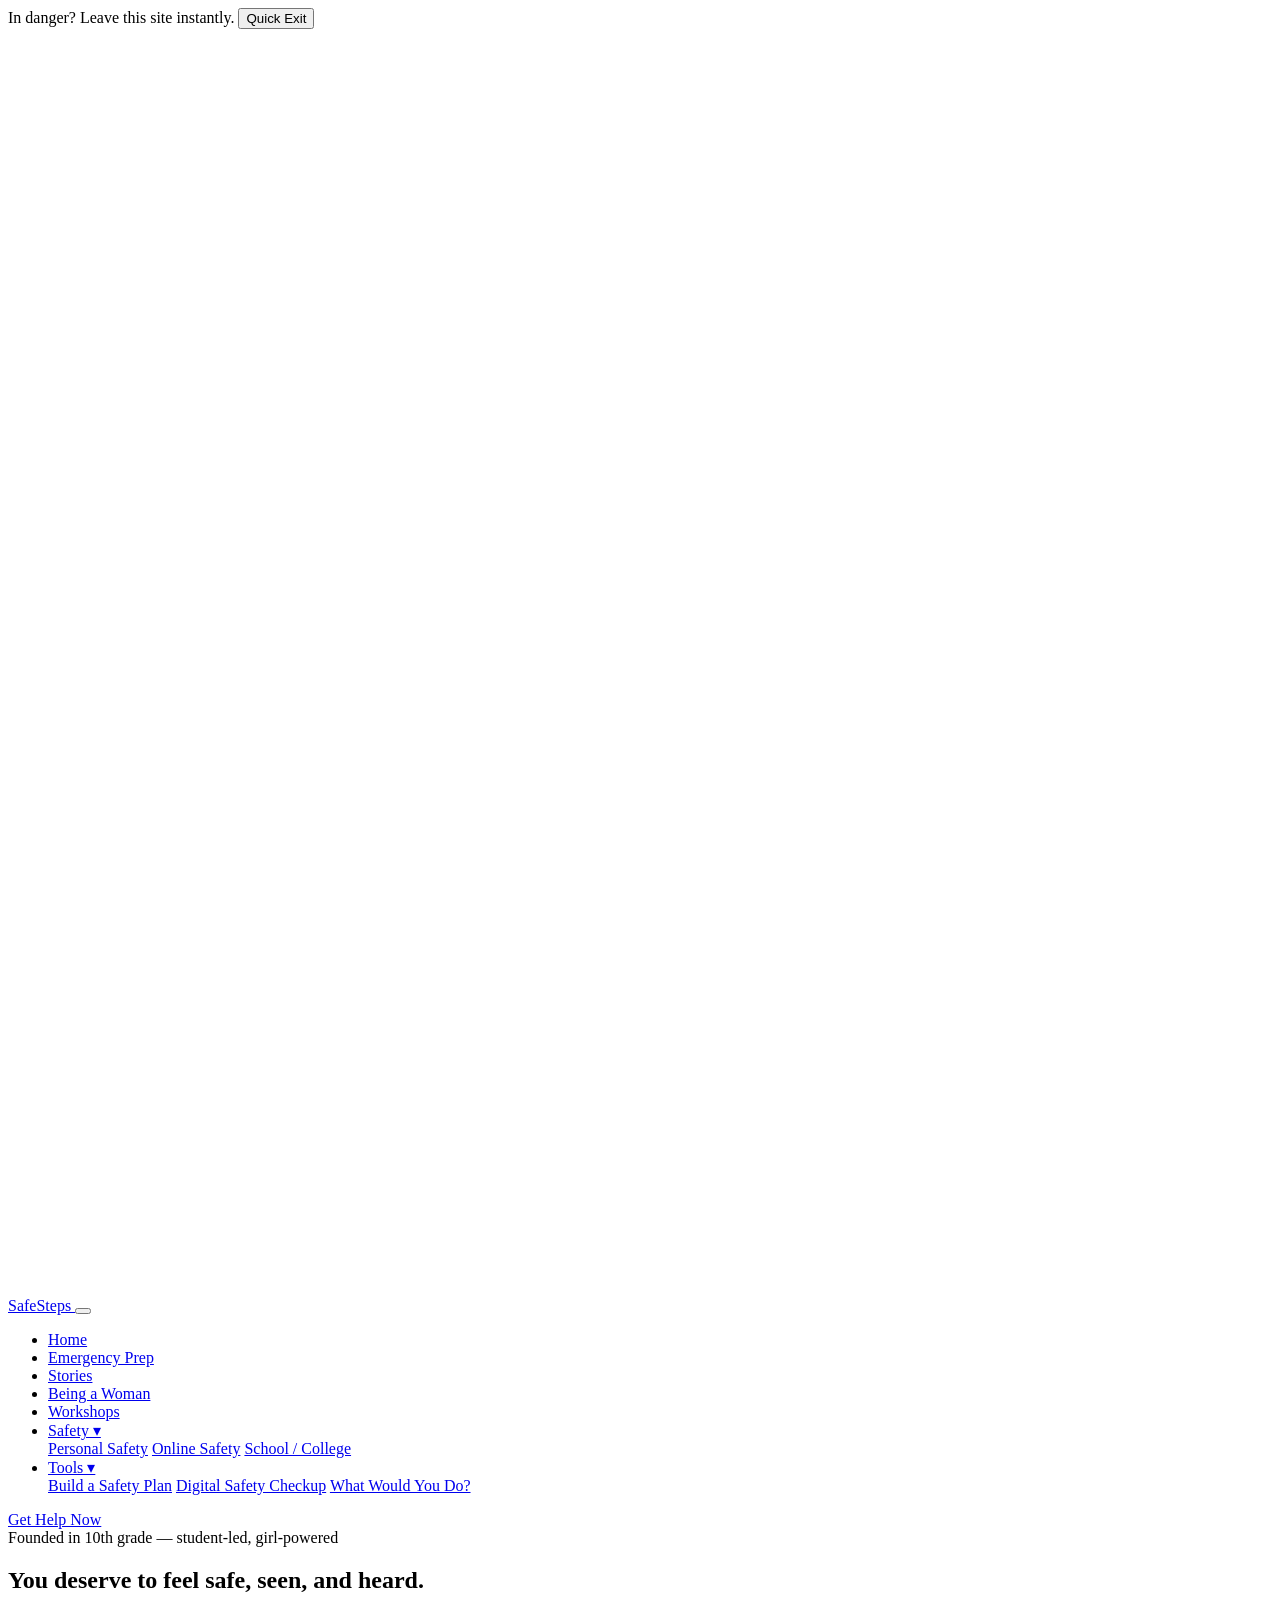
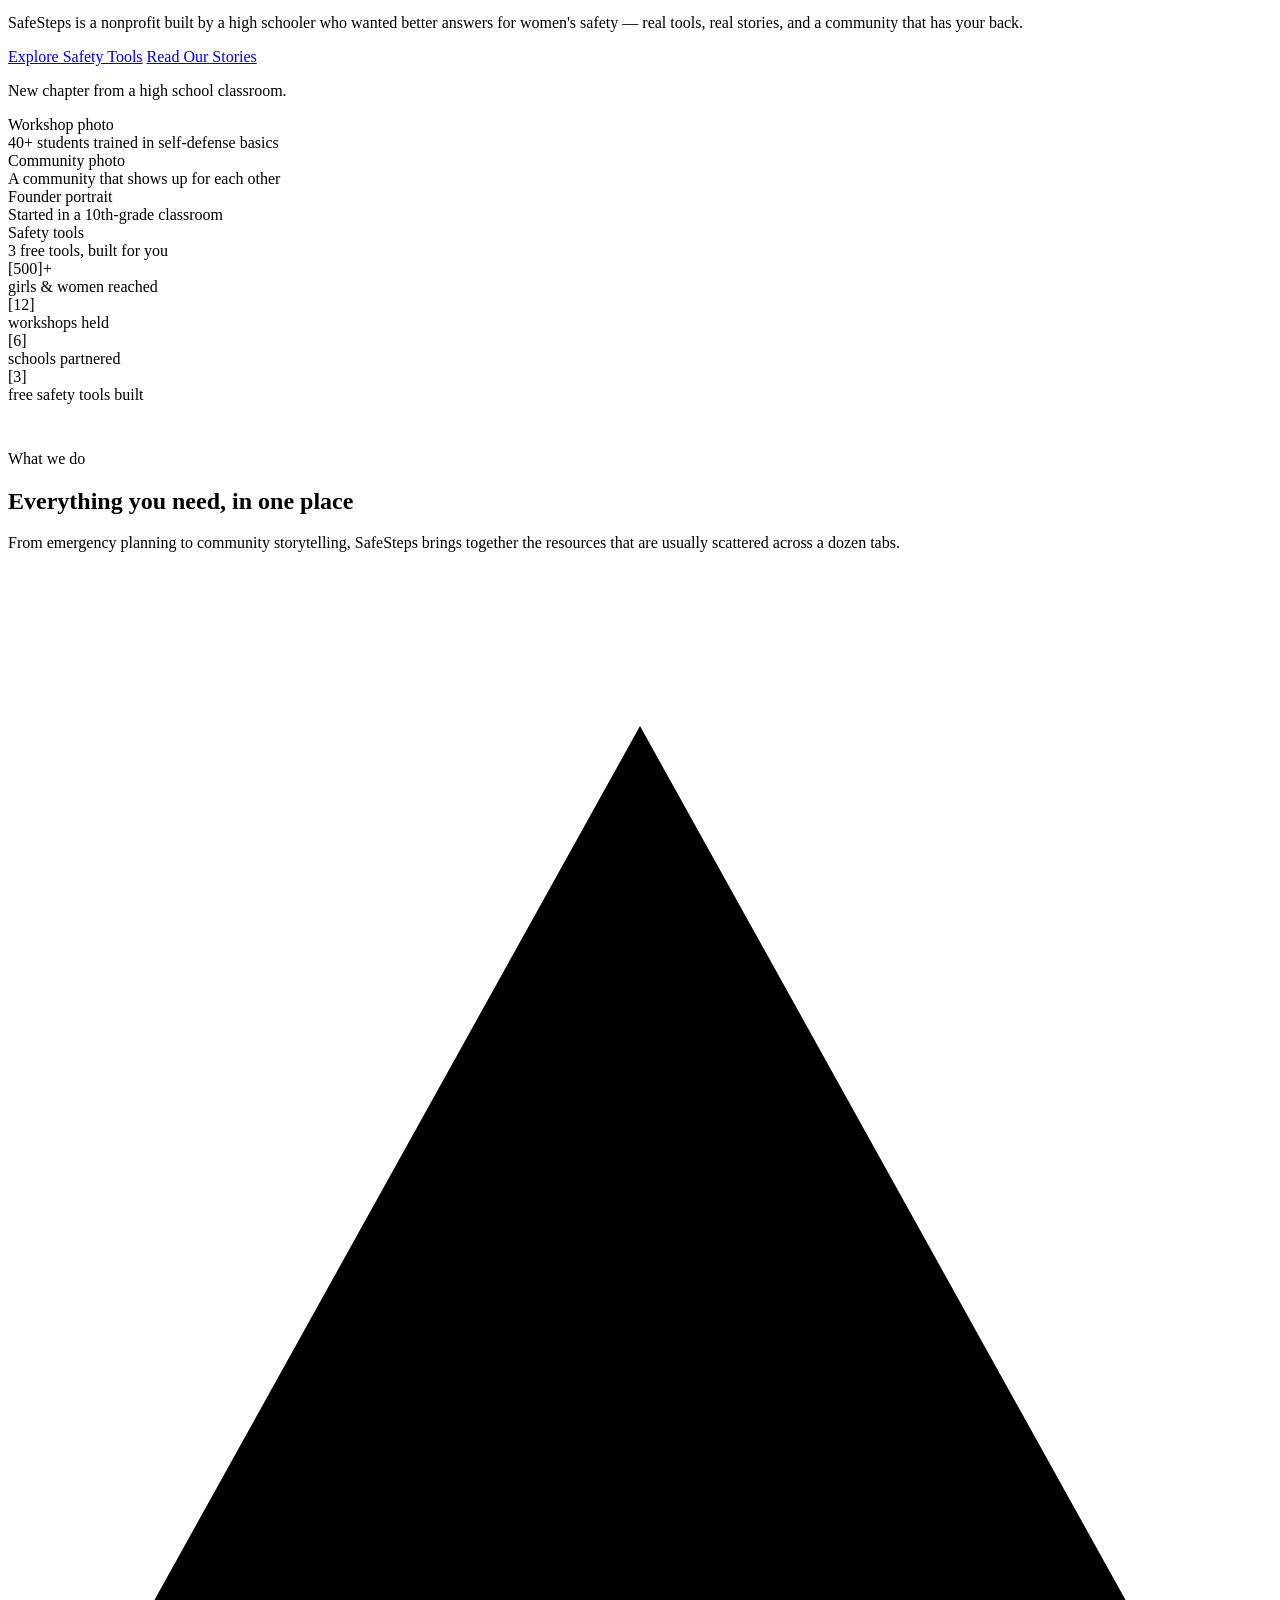
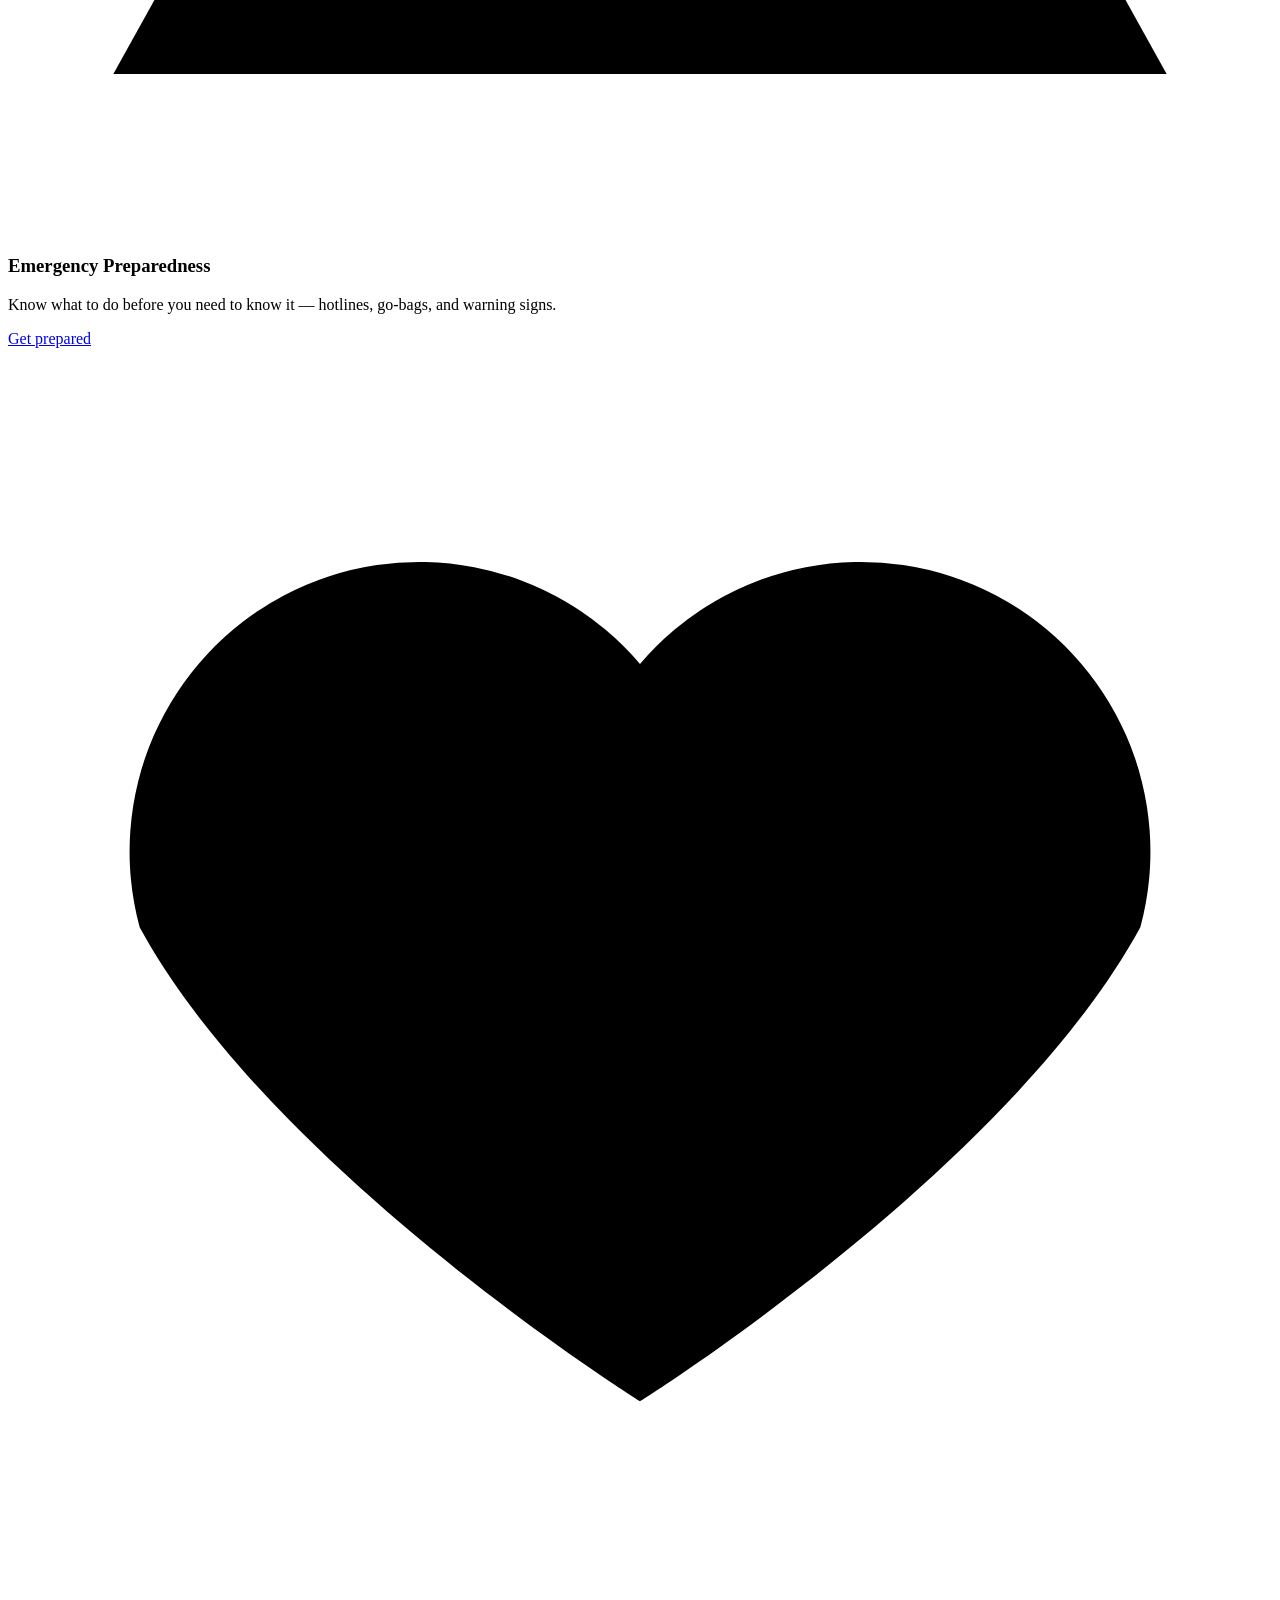
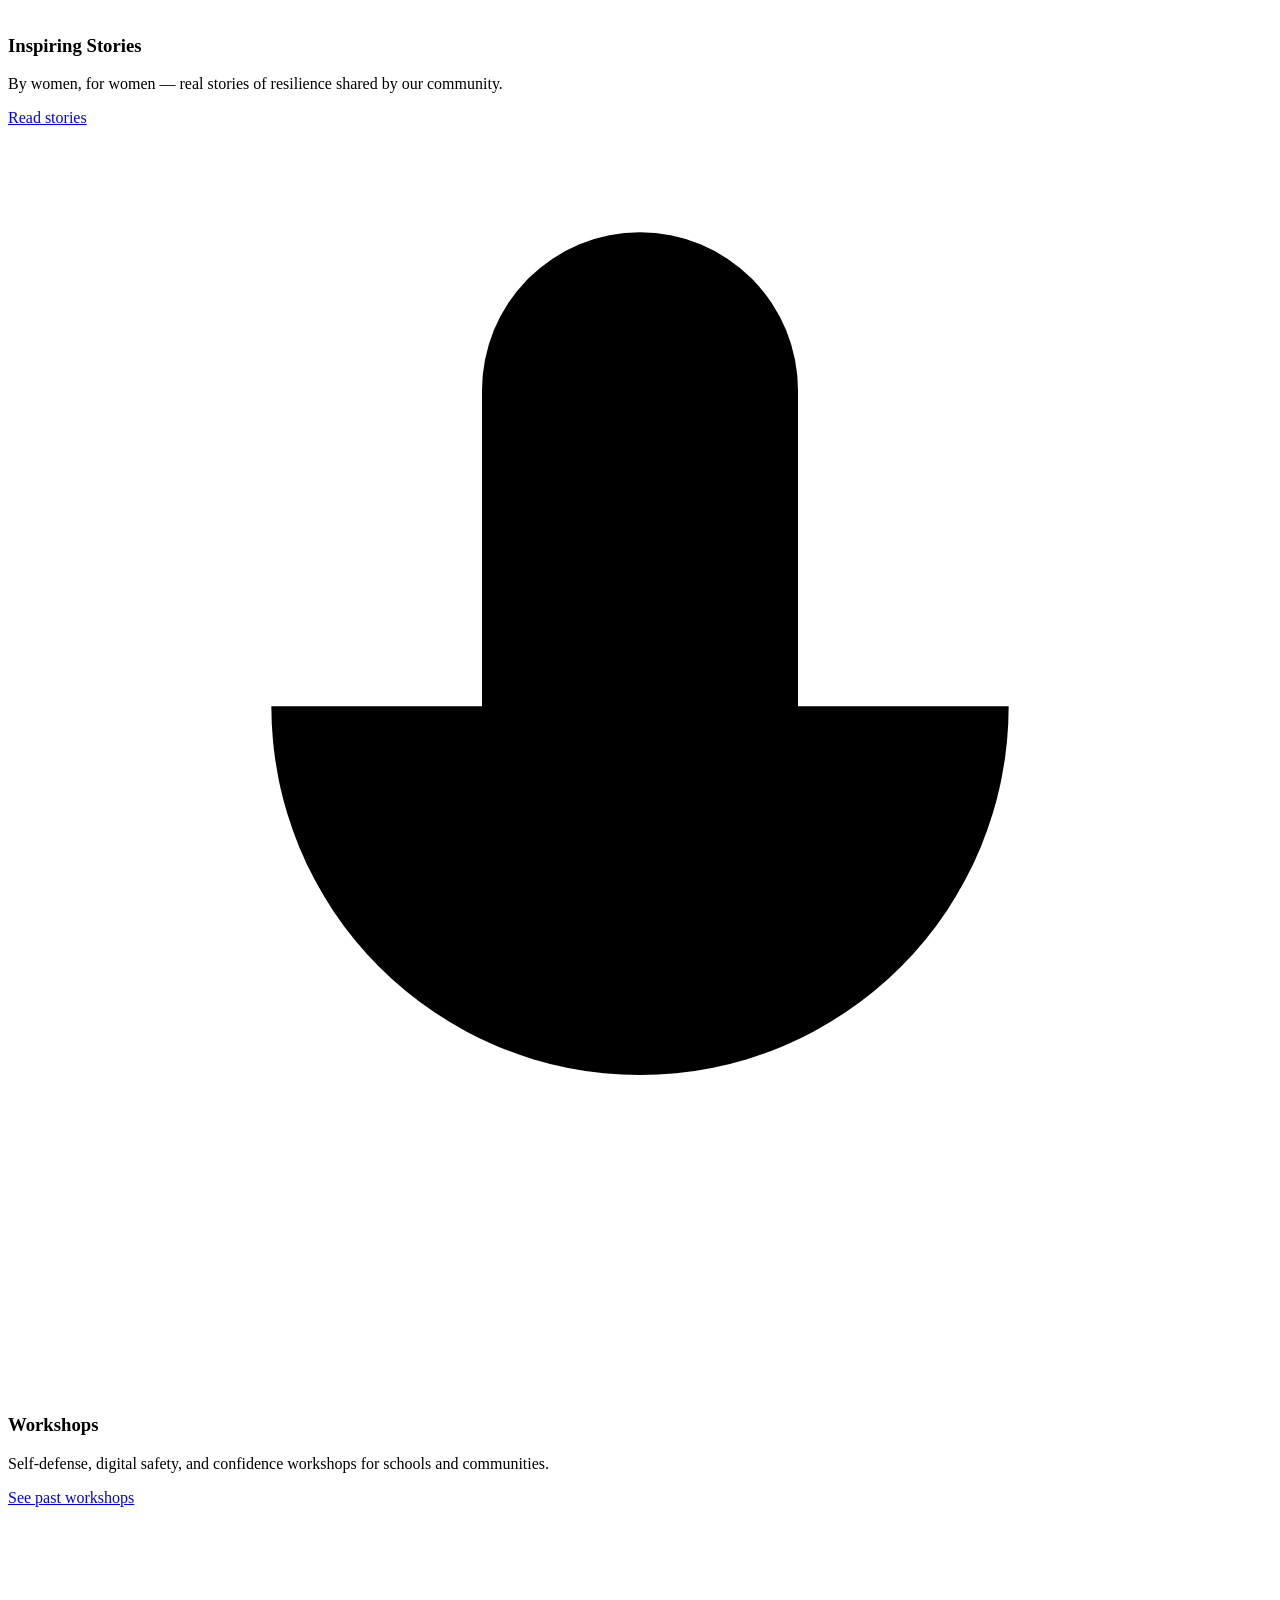
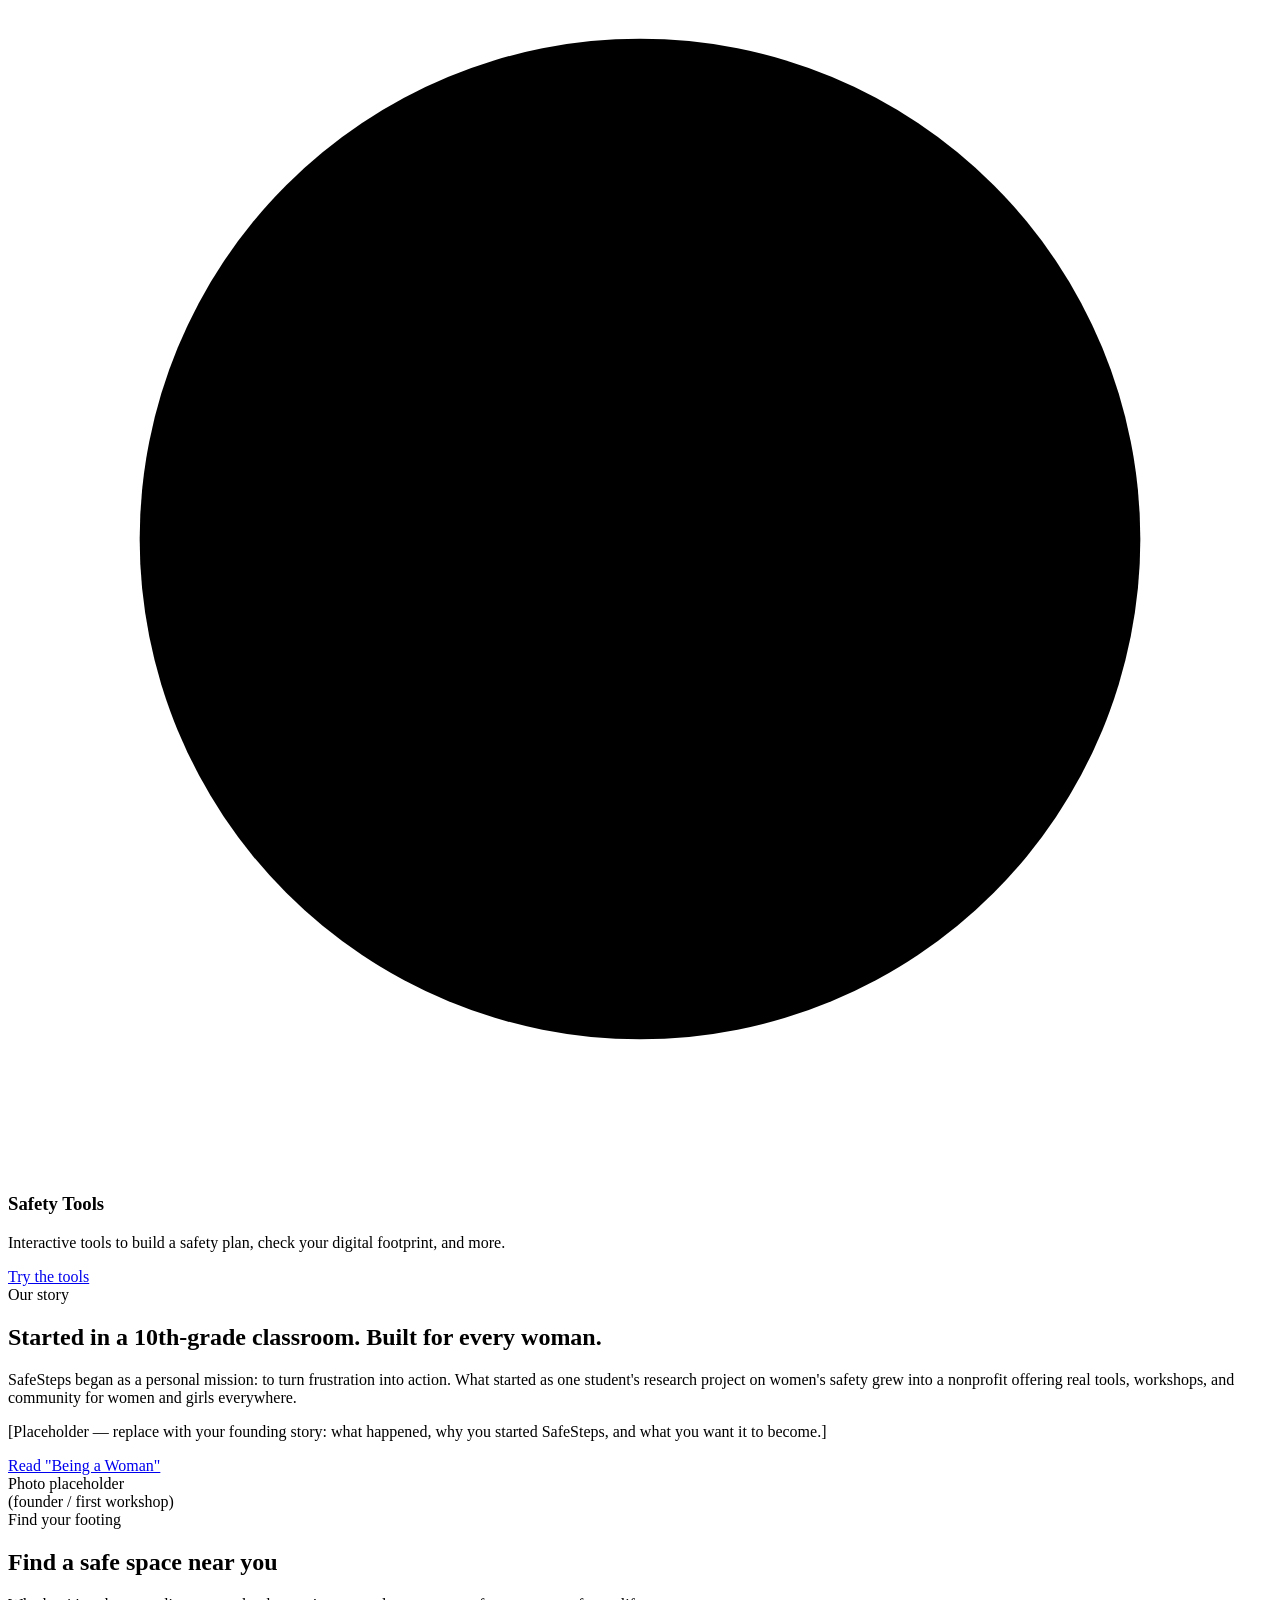
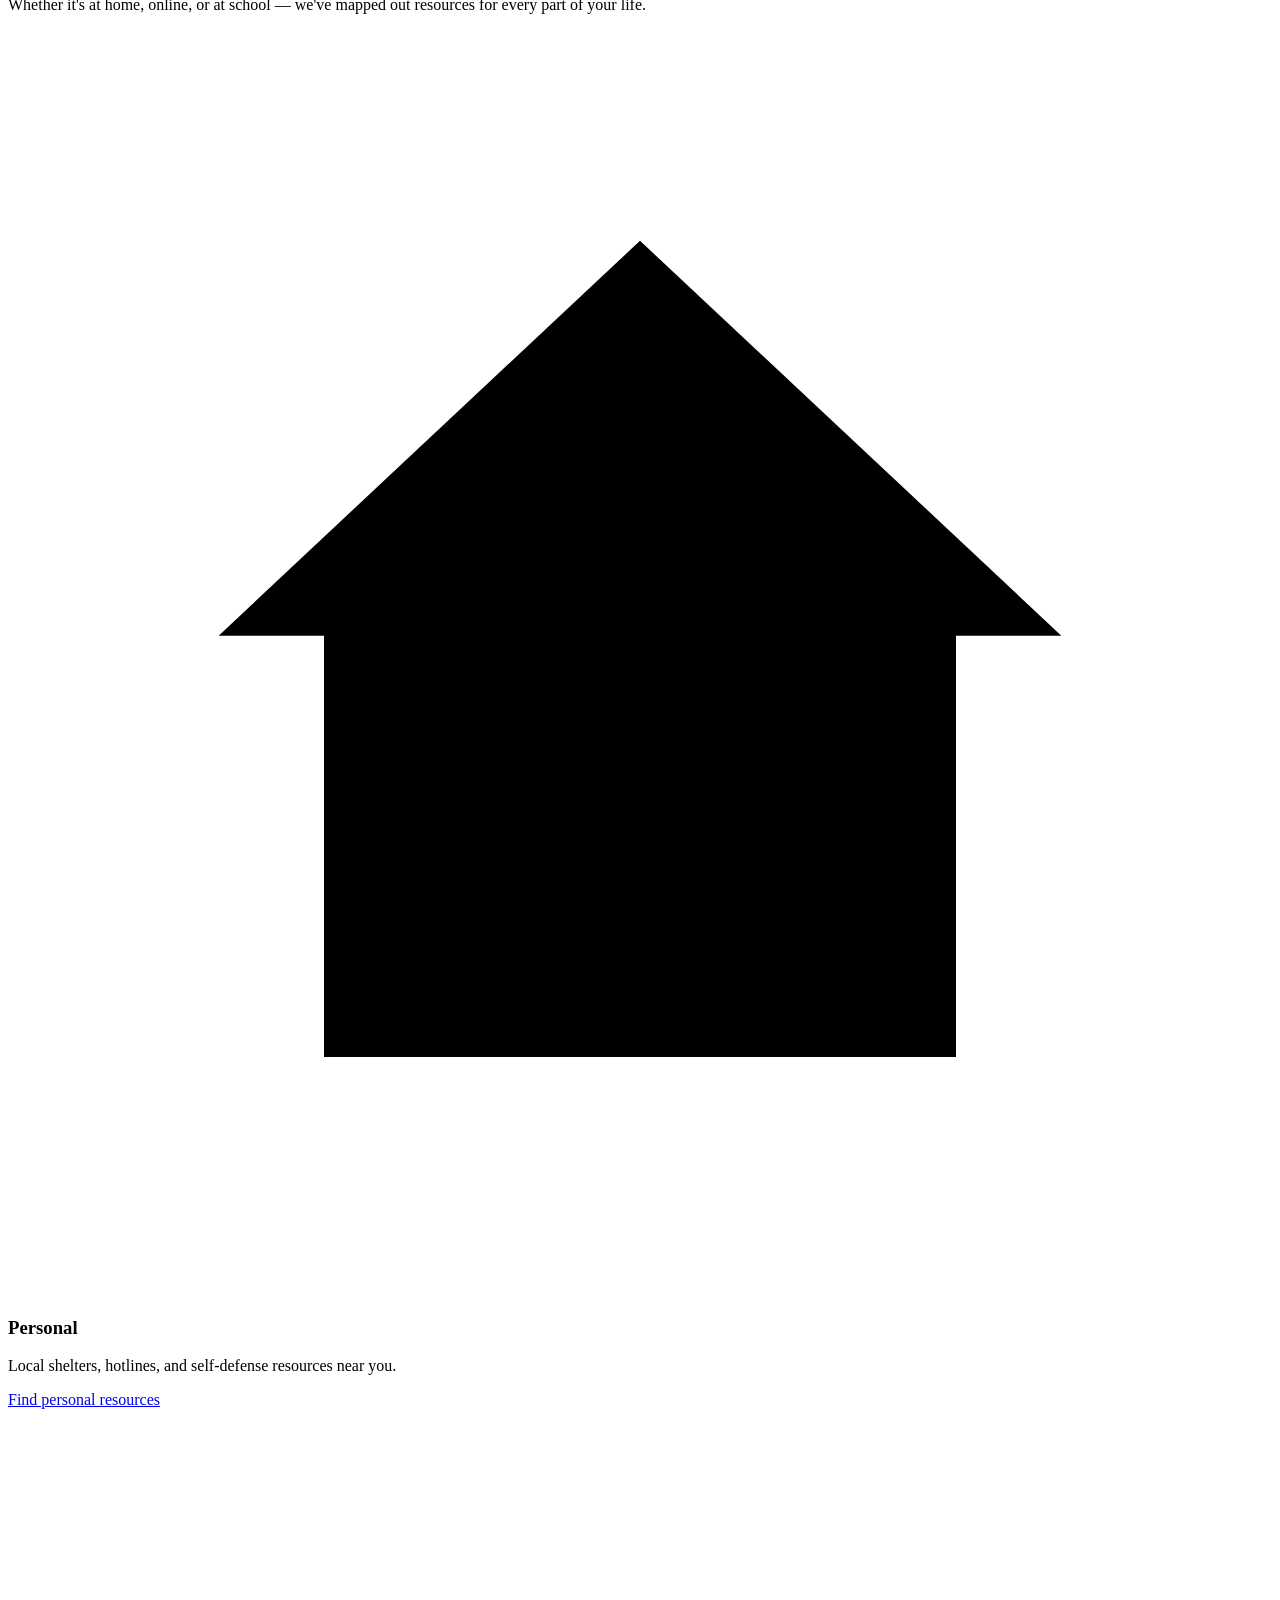
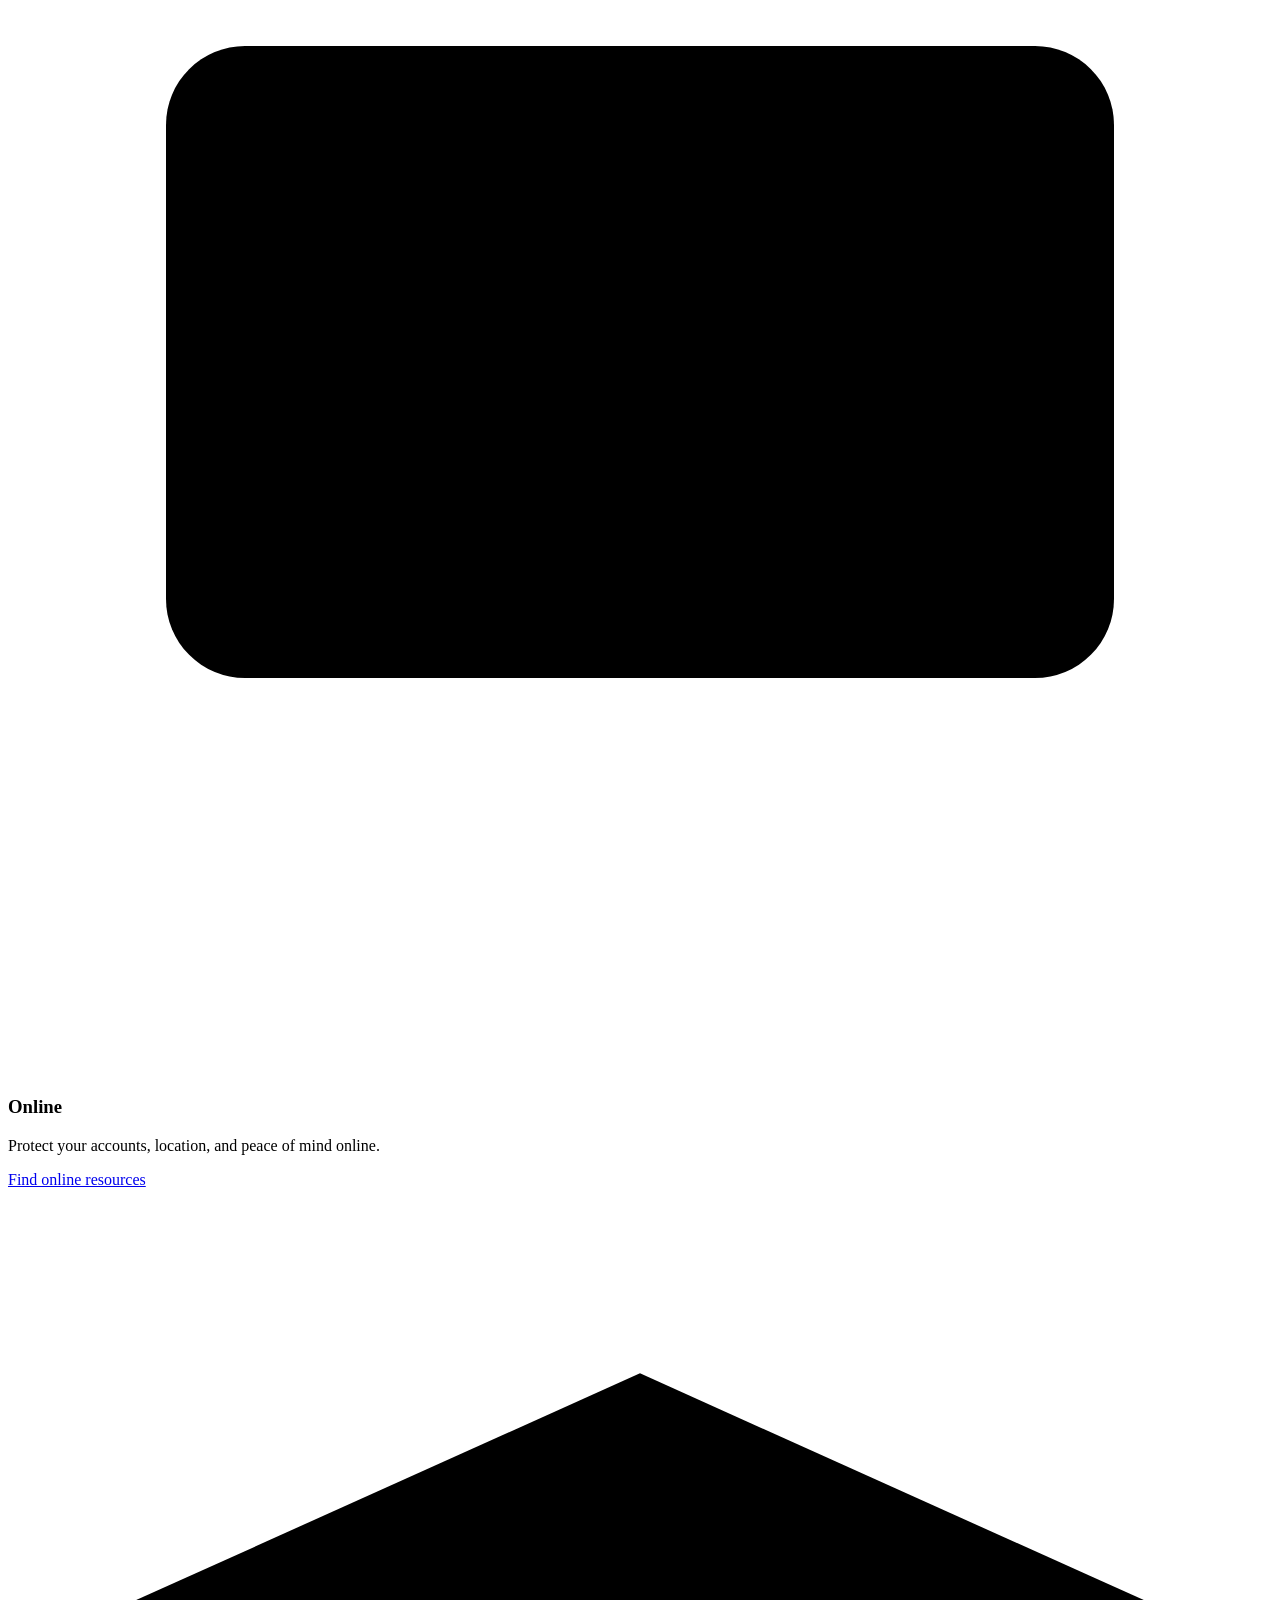
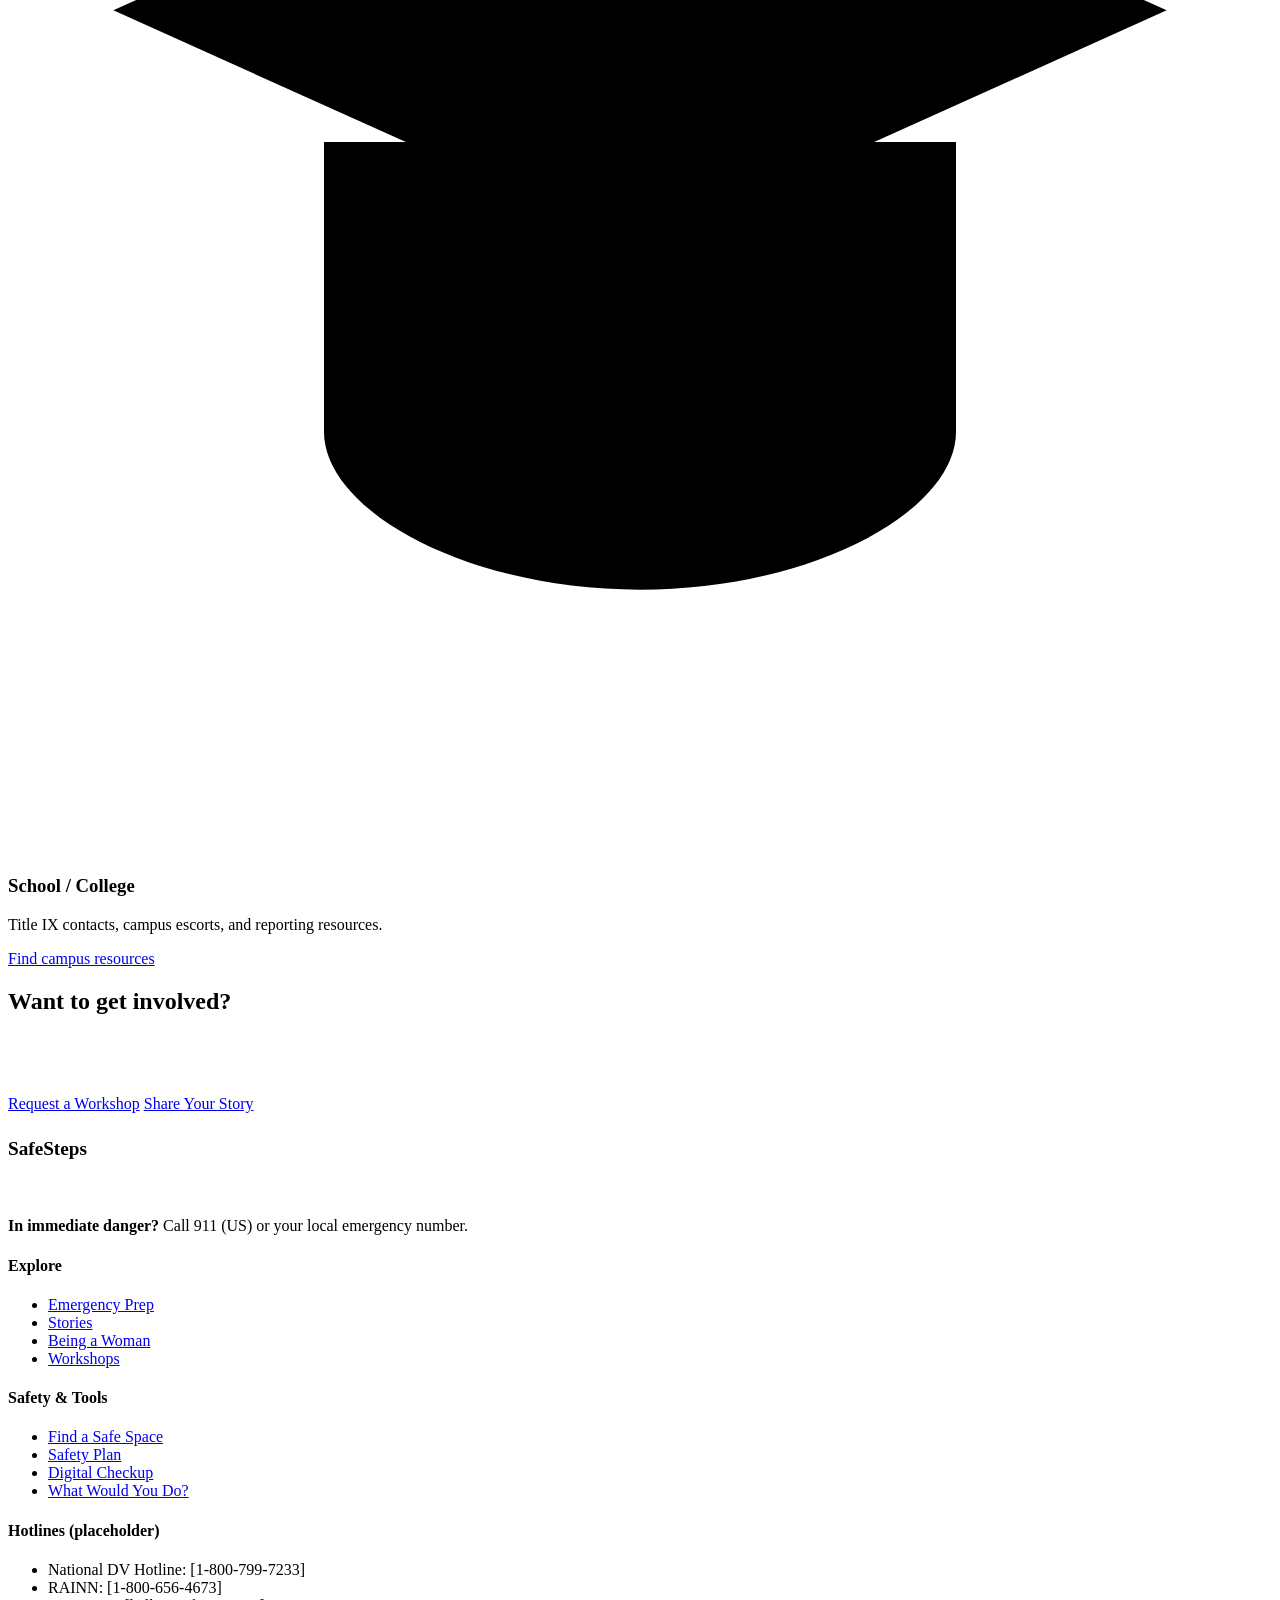
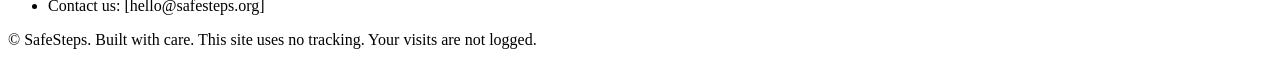
==== index.html @ bfb53c9b "Update index.html" ====
<!DOCTYPE html>
<html lang="en">
<head>
<meta charset="UTF-8" />
<meta name="viewport" content="width=device-width, initial-scale=1.0" />
<title>SafeSteps — Safety, Solidarity, and Support for Women</title>
<meta name="description" content="SafeSteps is a student-founded nonprofit building safety resources, community, and tools for women and girls." />
<link rel="preconnect" href="https://fonts.googleapis.com">
<link href="https://fonts.googleapis.com/css2?family=Bricolage+Grotesque:wght@500;600;700;800&family=Manrope:wght@400;500;600;700;800&display=swap" rel="stylesheet">
<link rel="stylesheet" href="assets/css/style.css" />
</head>
<body>

<div class="quick-exit-bar">
  In danger? Leave this site instantly. <button id="quickExitBtn" class="js-quick-exit" type="button">Quick Exit</button>
</div>

<header class="site-header">
  <nav class="nav-wrap">
    <a href="index.html" class="brand">
      <span class="brand-mark">
        <svg viewBox="0 0 24 24" fill="none" xmlns="http://www.w3.org/2000/svg"><path d="M12 2L4 5.5V11c0 5.2 3.4 9.8 8 11 4.6-1.2 8-5.8 8-11V5.5L12 2z" fill="white" opacity="0.95"/></svg>
      </span>
      SafeSteps
    </a>
    <button class="nav-toggle" aria-label="Toggle menu"><span></span><span></span><span></span></button>
    <ul class="nav-links">
      <li><a href="index.html" class="nav-link">Home</a></li>
      <li><a href="emergency-preparedness.html" class="nav-link">Emergency Prep</a></li>
      <li><a href="stories.html" class="nav-link">Stories</a></li>
      <li><a href="blog.html" class="nav-link">Being a Woman</a></li>
      <li><a href="workshops.html" class="nav-link">Workshops</a></li>
      <li class="has-dropdown">
        <a href="safety.html" class="nav-link">Safety ▾</a>
        <div class="dropdown">
          <a href="safety.html#personal">Personal Safety</a>
          <a href="safety.html#online">Online Safety</a>
          <a href="safety.html#school">School / College</a>
        </div>
      </li>
      <li class="has-dropdown">
        <a href="tools.html" class="nav-link">Tools ▾</a>
        <div class="dropdown">
          <a href="tools/safety-plan.html">Build a Safety Plan</a>
          <a href="tools/digital-safety-checkup.html">Digital Safety Checkup</a>
          <a href="tools/what-would-you-do.html">What Would You Do?</a>
        </div>
      </li>
    </ul>
    <div class="nav-cta">
      <a href="tools/safety-plan.html" class="btn btn-primary btn-sm">Get Help Now</a>
    </div>
  </nav>
</header>

<section class="hero-split">
  <div class="hero-copy">
    <span class="hero-eyebrow">Founded in 10th grade — student-led, girl-powered</span>
    <h1>You deserve to feel safe, seen, and heard.</h1>
    <p class="lead">SafeSteps is a nonprofit built by a high schooler who wanted better answers for women's safety — real tools, real stories, and a community that has your back.</p>
    <div class="hero-actions">
      <a href="tools.html" class="btn btn-primary">Explore Safety Tools</a>
      <a href="stories.html" class="btn btn-secondary">Read Our Stories</a>
    </div>
    <p class="hero-caption">New chapter from a high school classroom.</p>
  </div>
  <div class="hero-collage">
    <div class="cell cell-1" tabindex="0"><div class="cell-inner">
      <div class="cell-face front">Workshop photo</div>
      <div class="cell-face back">40+ students trained in self-defense basics</div>
    </div></div>
    <div class="cell cell-2" tabindex="0"><div class="cell-inner">
      <div class="cell-face front">Community photo</div>
      <div class="cell-face back">A community that shows up for each other</div>
    </div></div>
    <div class="cell cell-3" tabindex="0"><div class="cell-inner">
      <div class="cell-face front">Founder portrait</div>
      <div class="cell-face back">Started in a 10th-grade classroom</div>
    </div></div>
    <div class="cell cell-4" tabindex="0"><div class="cell-inner">
      <div class="cell-face front">Safety tools</div>
      <div class="cell-face back">3 free tools, built for you</div>
    </div></div>
  </div>
</section>

<section class="section-plum">
  <div class="container">
    <div class="stats-row">
      <div><div class="stat-num">[500]+</div><div class="stat-label">girls &amp; women reached</div></div>
      <div><div class="stat-num">[12]</div><div class="stat-label">workshops held</div></div>
      <div><div class="stat-num">[6]</div><div class="stat-label">schools partnered</div></div>
      <div><div class="stat-num">[3]</div><div class="stat-label">free safety tools built</div></div>
    </div>
    <p class="text-center" style="margin-top:18px; font-size:0.8rem; color:rgba(255,255,255,0.55);">Placeholder stats — swap in your real numbers.</p>
  </div>
</section>

<section>
  <div class="container">
    <div class="section-head">
      <span class="kicker">What we do</span>
      <h2>Everything you need, in one place</h2>
      <p>From emergency planning to community storytelling, SafeSteps brings together the resources that are usually scattered across a dozen tabs.</p>
    </div>
    <div class="grid grid-4">
      <div class="card">
        <div class="card-icon"><svg class="icon" viewBox="0 0 24 24"><path d="M12 3l10 18H2L12 3z"/><line x1="12" y1="9" x2="12" y2="14"/><line x1="12" y1="17" x2="12.01" y2="17"/></svg></div>
        <h3>Emergency Preparedness</h3>
        <p>Know what to do before you need to know it — hotlines, go-bags, and warning signs.</p>
        <a href="emergency-preparedness.html" class="card-link">Get prepared</a>
      </div>
      <div class="card">
        <div class="card-icon"><svg class="icon" viewBox="0 0 24 24"><path d="M12 20s-7-4.4-9.5-9A5.5 5.5 0 0112 6a5.5 5.5 0 019.5 5c-2.5 4.6-9.5 9-9.5 9z"/></svg></div>
        <h3>Inspiring Stories</h3>
        <p>By women, for women — real stories of resilience shared by our community.</p>
        <a href="stories.html" class="card-link">Read stories</a>
      </div>
      <div class="card">
        <div class="card-icon"><svg class="icon" viewBox="0 0 24 24"><rect x="9" y="2" width="6" height="12" rx="3"/><path d="M5 11a7 7 0 0014 0"/><line x1="12" y1="18" x2="12" y2="22"/><line x1="8" y1="22" x2="16" y2="22"/></svg></div>
        <h3>Workshops</h3>
        <p>Self-defense, digital safety, and confidence workshops for schools and communities.</p>
        <a href="workshops.html" class="card-link">See past workshops</a>
      </div>
      <div class="card">
        <div class="card-icon"><svg class="icon" viewBox="0 0 24 24"><circle cx="12" cy="12" r="9.5"/><path d="M15 9l-2 6-6 2 2-6z"/></svg></div>
        <h3>Safety Tools</h3>
        <p>Interactive tools to build a safety plan, check your digital footprint, and more.</p>
        <a href="tools.html" class="card-link">Try the tools</a>
      </div>
    </div>
  </div>
</section>

<section class="section-alt">
  <div class="container grid grid-2" style="align-items:center;">
    <div>
      <span class="kicker">Our story</span>
      <h2>Started in a 10th-grade classroom. Built for every woman.</h2>
      <p>SafeSteps began as a personal mission: to turn frustration into action. What started as one student's research project on women's safety grew into a nonprofit offering real tools, workshops, and community for women and girls everywhere.</p>
      <p>[Placeholder — replace with your founding story: what happened, why you started SafeSteps, and what you want it to become.]</p>
      <a href="blog.html" class="btn btn-secondary">Read "Being a Woman"</a>
    </div>
    <div class="ph-image wide">Photo placeholder<br>(founder / first workshop)</div>
  </div>
</section>

<section>
  <div class="container">
    <div class="section-head">
      <span class="kicker">Find your footing</span>
      <h2>Find a safe space near you</h2>
      <p>Whether it's at home, online, or at school — we've mapped out resources for every part of your life.</p>
    </div>
    <div class="grid grid-3">
      <div class="card">
        <div class="card-icon"><svg class="icon" viewBox="0 0 24 24"><path d="M4 11.5L12 4l8 7.5"/><path d="M6 10v9.5h12V10"/></svg></div>
        <h3>Personal</h3>
        <p>Local shelters, hotlines, and self-defense resources near you.</p>
        <a href="safety.html#personal" class="card-link">Find personal resources</a>
      </div>
      <div class="card">
        <div class="card-icon"><svg class="icon" viewBox="0 0 24 24"><rect x="3" y="4.5" width="18" height="12" rx="1.5"/><line x1="8" y1="20" x2="16" y2="20"/><line x1="12" y1="16.5" x2="12" y2="20"/></svg></div>
        <h3>Online</h3>
        <p>Protect your accounts, location, and peace of mind online.</p>
        <a href="safety.html#online" class="card-link">Find online resources</a>
      </div>
      <div class="card">
        <div class="card-icon"><svg class="icon" viewBox="0 0 24 24"><path d="M2 8l10-4.5L22 8l-10 4.5L2 8z"/><path d="M6 10.5V16c0 1.5 2.7 3 6 3s6-1.5 6-3v-5.5"/></svg></div>
        <h3>School / College</h3>
        <p>Title IX contacts, campus escorts, and reporting resources.</p>
        <a href="safety.html#school" class="card-link">Find campus resources</a>
      </div>
    </div>
  </div>
</section>

<section class="section-plum text-center">
  <div class="container">
    <h2>Want to get involved?</h2>
    <p style="max-width:560px; margin:0 auto 24px; color:rgba(255,255,255,0.85);">Host a workshop at your school, share your story, or reach out with questions. SafeSteps is built by and for this community.</p>
    <div class="hero-actions" style="justify-content:center;">
      <a href="workshops.html" class="btn btn-primary">Request a Workshop</a>
      <a href="stories.html" class="btn btn-ghost">Share Your Story</a>
    </div>
  </div>
</section>

<footer class="site-footer">
  <div class="container">
    <div class="footer-grid">
      <div>
        <h4 style="font-family: var(--font-display); font-size:1.2rem;">SafeSteps</h4>
        <p style="color:rgba(255,255,255,0.7); font-size:0.9rem;">A student-founded nonprofit for women's safety, solidarity, and support.</p>
        <div class="hotline-box">
          <strong>In immediate danger?</strong>
          Call 911 (US) or your local emergency number.
        </div>
      </div>
      <div>
        <h4>Explore</h4>
        <ul>
          <li><a href="emergency-preparedness.html">Emergency Prep</a></li>
          <li><a href="stories.html">Stories</a></li>
          <li><a href="blog.html">Being a Woman</a></li>
          <li><a href="workshops.html">Workshops</a></li>
        </ul>
      </div>
      <div>
        <h4>Safety &amp; Tools</h4>
        <ul>
          <li><a href="safety.html">Find a Safe Space</a></li>
          <li><a href="tools/safety-plan.html">Safety Plan</a></li>
          <li><a href="tools/digital-safety-checkup.html">Digital Checkup</a></li>
          <li><a href="tools/what-would-you-do.html">What Would You Do?</a></li>
        </ul>
      </div>
      <div>
        <h4>Hotlines (placeholder)</h4>
        <ul>
          <li>National DV Hotline: [1-800-799-7233]</li>
          <li>RAINN: [1-800-656-4673]</li>
          <li>Contact us: [hello@safesteps.org]</li>
        </ul>
      </div>
    </div>
    <div class="footer-bottom">
      <span>© <span class="js-year"></span> SafeSteps. Built with care.</span>
      <span>This site uses no tracking. Your visits are not logged.</span>
    </div>
  </div>
</footer>

<script src="assets/js/main.js"></script>
</body>
</html>
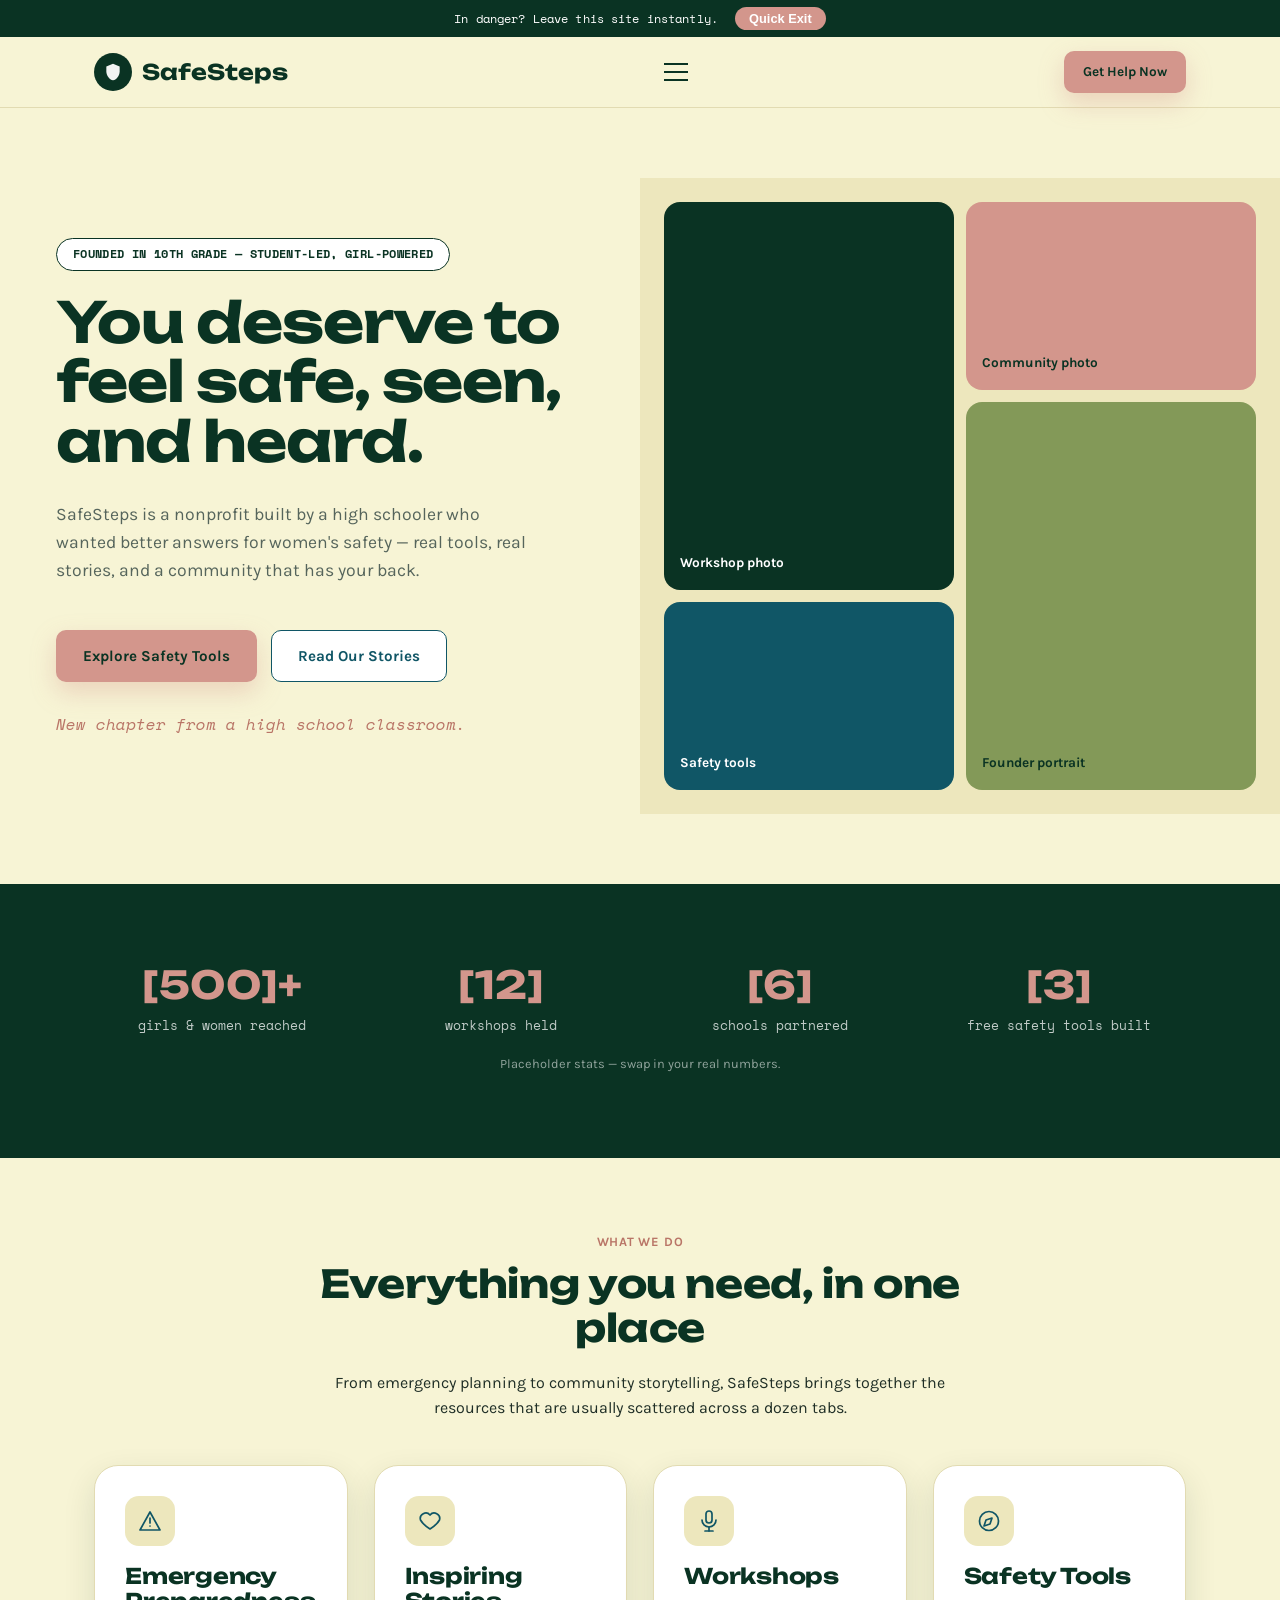
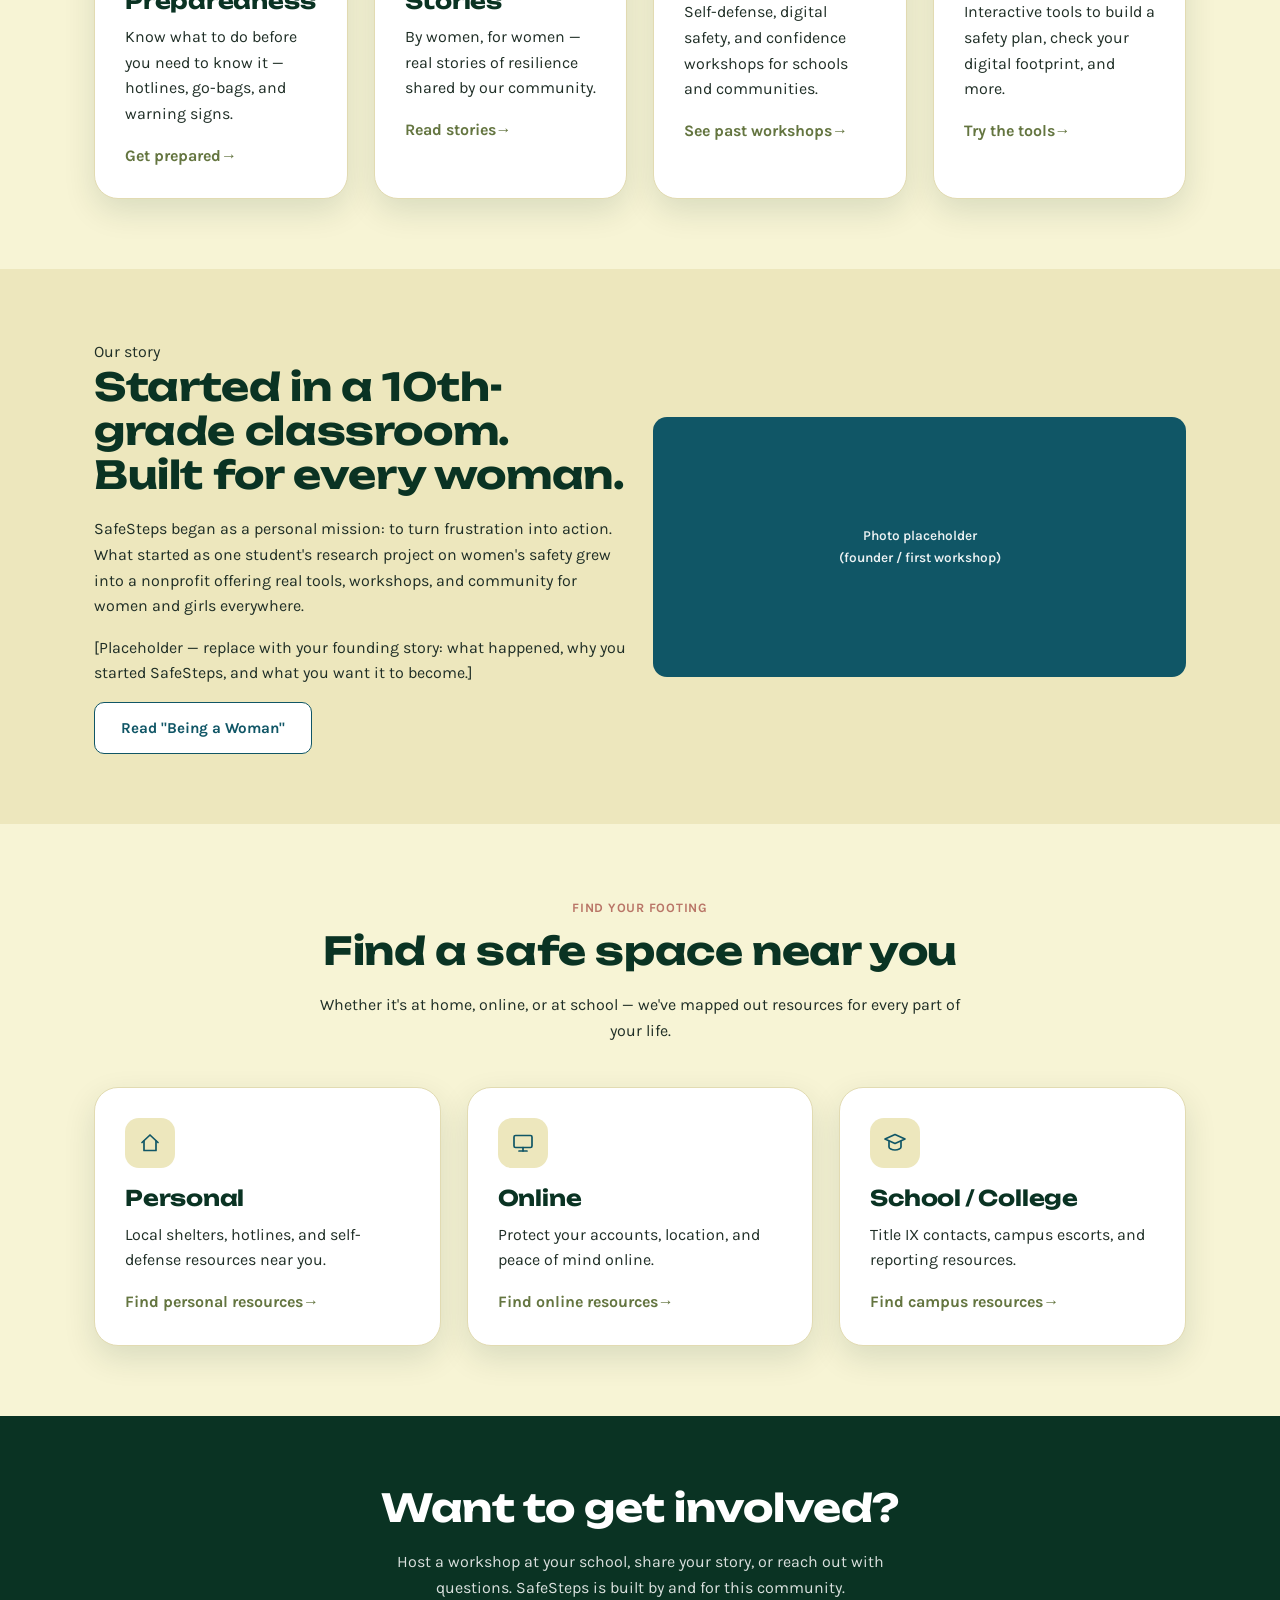
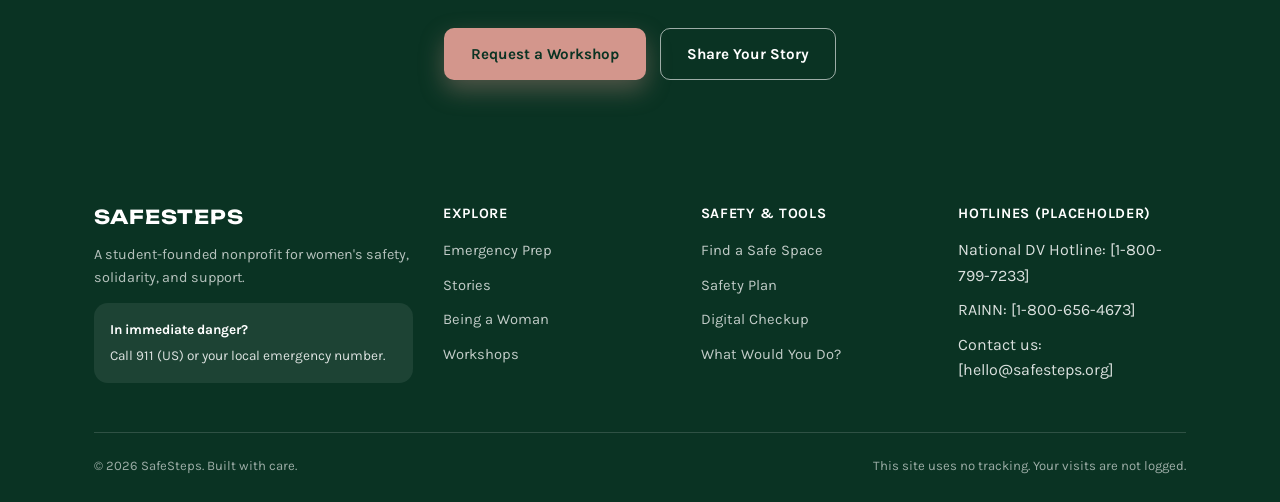
==== commit 79a9f089: "Add files via upload" ====
--- a/index.html
+++ b/index.html
@@ -6,7 +6,7 @@
 <title>SafeSteps — Safety, Solidarity, and Support for Women</title>
 <meta name="description" content="SafeSteps is a student-founded nonprofit building safety resources, community, and tools for women and girls." />
 <link rel="preconnect" href="https://fonts.googleapis.com">
-<link href="https://fonts.googleapis.com/css2?family=Bricolage+Grotesque:wght@500;600;700;800&family=Manrope:wght@400;500;600;700;800&display=swap" rel="stylesheet">
+<link href="https://fonts.googleapis.com/css2?family=Unbounded:wght@500;600;700;800&family=Karla:wght@400;500;600;700;800&family=Space+Mono:ital,wght@0,400;0,700;1,400;1,700&display=swap" rel="stylesheet">
 <link rel="stylesheet" href="assets/css/style.css" />
 </head>
 <body>
--- a/assets/css/style.css
+++ b/assets/css/style.css
@@ -0,0 +1,748 @@
+/* ==========================================================================
+   SafeSteps — shared design system
+   ========================================================================== */
+
+:root {
+  --color-plum: #105666;      /* midnight green — primary brand */
+  --color-plum-dark: #0a3323; /* dark green — deepest accent */
+  --color-plum-light: #1c7186;
+  --color-teal: #839958;      /* moss green — secondary accent */
+  --color-teal-dark: #647540;
+  --color-teal-light: #a3b877;
+  --color-coral: #d3968c;     /* rosy brown — warm accent */
+  --color-coral-dark: #b97567;
+  --color-cream: #f7f4d5;     /* beige — background */
+  --color-cream-dark: #ede7bd;
+  --color-ink: #1f2e26;
+  --color-ink-soft: #56655c;
+  --color-white: #ffffff;
+  --color-border: #e2dbb2;
+  --shadow-soft: 0 12px 32px rgba(10, 51, 35, 0.12);
+  --shadow-lift: 0 18px 40px rgba(10, 51, 35, 0.18);
+  --radius-md: 14px;
+  --radius-lg: 24px;
+  --font-display: "Unbounded", -apple-system, BlinkMacSystemFont, "Segoe UI", sans-serif;
+  --font-body: "Karla", -apple-system, BlinkMacSystemFont, "Segoe UI", sans-serif;
+  --font-mono: "Space Mono", "Courier New", monospace;
+  --container: 1140px;
+  --ease: cubic-bezier(0.16, 1, 0.3, 1);
+}
+
+@media (prefers-reduced-motion: reduce) {
+  *, *::before, *::after { animation-duration: 0.01ms !important; transition-duration: 0.01ms !important; }
+}
+
+* {
+  box-sizing: border-box;
+}
+
+html {
+  scroll-behavior: smooth;
+}
+
+body {
+  margin: 0;
+  font-family: var(--font-body);
+  color: var(--color-ink);
+  background: var(--color-cream);
+  line-height: 1.6;
+  -webkit-font-smoothing: antialiased;
+}
+
+h1, h2, h3, h4 {
+  font-family: var(--font-display);
+  font-weight: 700;
+  line-height: 1.15;
+  letter-spacing: -0.01em;
+  margin: 0 0 0.5em;
+  color: var(--color-plum-dark);
+}
+
+h1 { font-size: clamp(2.2rem, 4vw, 3.4rem); }
+h2 { font-size: clamp(1.7rem, 3vw, 2.4rem); }
+h3 { font-size: 1.35rem; }
+
+p { margin: 0 0 1em; }
+
+a { color: var(--color-teal-dark); }
+
+.container {
+  max-width: var(--container);
+  margin: 0 auto;
+  padding: 0 24px;
+}
+
+img { max-width: 100%; display: block; }
+
+/* ---------- Buttons ---------- */
+.btn {
+  position: relative;
+  display: inline-flex;
+  align-items: center;
+  gap: 8px;
+  padding: 13px 26px;
+  border-radius: 10px;
+  font-family: var(--font-body);
+  font-weight: 700;
+  font-size: 0.95rem;
+  text-decoration: none;
+  border: 1.5px solid transparent;
+  cursor: pointer;
+  overflow: hidden;
+  transition: transform 0.35s var(--ease), box-shadow 0.35s var(--ease), background 0.25s ease, color 0.25s ease, border-color 0.25s ease;
+}
+.btn:hover { transform: translateY(-2px) scale(1.015); }
+.btn:active { transform: translateY(0) scale(0.98); }
+
+.btn-primary {
+  background: var(--color-coral);
+  color: var(--color-plum-dark);
+  box-shadow: 0 10px 24px rgba(211, 150, 140, 0.35);
+}
+.btn-primary:hover { background: var(--color-coral-dark); color: var(--color-white); }
+
+.btn-secondary {
+  background: var(--color-white);
+  color: var(--color-plum);
+  border-color: var(--color-plum);
+}
+.btn-secondary:hover { background: var(--color-plum); color: var(--color-white); }
+
+.btn-ghost {
+  background: transparent;
+  color: var(--color-white);
+  border-color: rgba(255,255,255,0.6);
+}
+.btn-ghost:hover { background: rgba(255,255,255,0.15); }
+
+.btn-teal {
+  background: var(--color-teal);
+  color: var(--color-white);
+  box-shadow: 0 10px 24px rgba(31, 122, 108, 0.3);
+}
+.btn-teal:hover { background: var(--color-teal-dark); color: var(--color-white); }
+
+.btn-block { width: 100%; justify-content: center; }
+.btn-sm { padding: 9px 18px; font-size: 0.85rem; }
+
+/* ---------- Quick Exit ---------- */
+.quick-exit-bar {
+  background: var(--color-plum-dark);
+  color: var(--color-white);
+  font-family: var(--font-mono);
+  font-size: 0.78rem;
+  letter-spacing: 0.01em;
+  text-align: center;
+  padding: 7px 16px;
+}
+.quick-exit-bar a,
+#quickExitBtn {
+  color: var(--color-white);
+}
+#quickExitBtn {
+  background: var(--color-coral);
+  border: none;
+  color: white;
+  font-weight: 700;
+  padding: 4px 14px;
+  border-radius: 999px;
+  margin-left: 10px;
+  cursor: pointer;
+  font-size: 0.8rem;
+}
+
+/* ---------- Header / Nav ---------- */
+.site-header {
+  position: sticky;
+  top: 0;
+  z-index: 50;
+  background: var(--color-cream);
+  border-bottom: 1px solid var(--color-border);
+}
+.nav-wrap {
+  display: flex;
+  align-items: center;
+  justify-content: space-between;
+  padding: 14px 24px;
+  max-width: var(--container);
+  margin: 0 auto;
+}
+.brand {
+  display: flex;
+  align-items: center;
+  gap: 10px;
+  text-decoration: none;
+  font-family: var(--font-display);
+  font-weight: 700;
+  font-size: 1.35rem;
+  color: var(--color-plum-dark);
+}
+.brand-mark {
+  width: 38px;
+  height: 38px;
+  border-radius: 50%;
+  background: var(--color-plum-dark);
+  display: flex;
+  align-items: center;
+  justify-content: center;
+  flex-shrink: 0;
+}
+.brand-mark svg { width: 20px; height: 20px; }
+
+/* Full-screen overlay nav — hamburger only, at every width (Noho-style minimal chrome) */
+.nav-toggle {
+  display: flex;
+  flex-direction: column;
+  justify-content: center;
+  align-items: center;
+  width: 40px;
+  height: 40px;
+  background: none;
+  border: none;
+  cursor: pointer;
+  position: relative;
+  z-index: 70;
+}
+.nav-toggle span {
+  display: block;
+  width: 24px;
+  height: 2px;
+  background: var(--color-plum-dark);
+  margin: 3px 0;
+  transition: transform 0.35s var(--ease), opacity 0.2s ease;
+}
+.nav-toggle.active span:nth-child(1) { transform: translateY(5px) rotate(45deg); }
+.nav-toggle.active span:nth-child(2) { opacity: 0; }
+.nav-toggle.active span:nth-child(3) { transform: translateY(-5px) rotate(-45deg); }
+
+.nav-links {
+  position: fixed;
+  inset: 0;
+  z-index: 60;
+  background: var(--color-plum-dark);
+  list-style: none;
+  margin: 0;
+  padding: 90px 10vw 60px;
+  display: flex;
+  flex-direction: column;
+  justify-content: center;
+  gap: 4px;
+  overflow-y: auto;
+  opacity: 0;
+  visibility: hidden;
+  transform: translateY(-14px);
+  transition: opacity 0.4s var(--ease), transform 0.4s var(--ease), visibility 0.4s;
+}
+.nav-links.open { opacity: 1; visibility: visible; transform: translateY(0); }
+
+.nav-links > li {
+  position: relative;
+  opacity: 0;
+  transform: translateY(16px);
+  transition: opacity 0.4s var(--ease), transform 0.4s var(--ease);
+}
+.nav-links.open > li { opacity: 1; transform: translateY(0); }
+.nav-links.open > li:nth-child(1) { transition-delay: 0.05s; }
+.nav-links.open > li:nth-child(2) { transition-delay: 0.1s; }
+.nav-links.open > li:nth-child(3) { transition-delay: 0.15s; }
+.nav-links.open > li:nth-child(4) { transition-delay: 0.2s; }
+.nav-links.open > li:nth-child(5) { transition-delay: 0.25s; }
+.nav-links.open > li:nth-child(6) { transition-delay: 0.3s; }
+.nav-links.open > li:nth-child(7) { transition-delay: 0.35s; }
+
+.nav-links a.nav-link {
+  display: inline-block;
+  padding: 8px 0;
+  text-decoration: none;
+  color: var(--color-cream);
+  font-family: var(--font-display);
+  font-weight: 700;
+  font-size: clamp(1.5rem, 3.6vw, 2.4rem);
+  border-radius: 0;
+  white-space: nowrap;
+  background: none !important;
+}
+.nav-links a.nav-link::after {
+  content: "";
+  position: absolute;
+  left: 0;
+  bottom: 4px;
+  width: 100%;
+  height: 3px;
+  background: var(--color-coral);
+  transform: scaleX(0);
+  transform-origin: left;
+  transition: transform 0.4s var(--ease);
+}
+.nav-links a.nav-link:hover,
+.nav-links a.nav-link.active { color: var(--color-coral); }
+.nav-links a.nav-link:hover::after,
+.nav-links a.nav-link.active::after { transform: scaleX(1); }
+
+.has-dropdown .dropdown {
+  display: none;
+  position: static;
+  background: none;
+  border: none;
+  box-shadow: none;
+  padding: 2px 0 10px 4px;
+  min-width: unset;
+}
+.has-dropdown.open .dropdown { display: block; }
+.dropdown a {
+  display: block;
+  padding: 7px 0;
+  border-radius: 0;
+  text-decoration: none;
+  color: rgba(247, 244, 213, 0.7);
+  font-family: var(--font-body);
+  font-size: 1rem;
+  font-weight: 600;
+}
+.dropdown a:hover { color: var(--color-cream); background: none; }
+
+.nav-cta { display: flex; align-items: center; gap: 10px; }
+
+/* ---------- Hero (split layout, Noho-inspired) ---------- */
+.hero-split {
+  display: grid;
+  grid-template-columns: 1fr 1fr;
+  min-height: 640px;
+  background: var(--color-cream);
+}
+.hero-copy {
+  display: flex;
+  flex-direction: column;
+  justify-content: center;
+  padding: 60px 56px;
+}
+.hero-eyebrow {
+  display: inline-block;
+  align-self: flex-start;
+  background: var(--color-white);
+  border: 1.5px solid var(--color-plum-dark);
+  color: var(--color-plum-dark);
+  padding: 6px 16px;
+  border-radius: 999px;
+  font-family: var(--font-mono);
+  font-size: 0.74rem;
+  font-weight: 700;
+  letter-spacing: 0.03em;
+  text-transform: uppercase;
+  margin-bottom: 22px;
+}
+.hero-copy h1 {
+  font-size: clamp(2.4rem, 4.4vw, 3.7rem);
+  line-height: 1.06;
+  letter-spacing: -0.02em;
+  max-width: 560px;
+}
+.hero-copy p.lead {
+  font-size: 1.1rem;
+  max-width: 480px;
+  color: var(--color-ink-soft);
+}
+.hero-actions { display: flex; gap: 14px; flex-wrap: wrap; margin-top: 28px; }
+.hero-caption {
+  margin-top: 30px;
+  font-family: var(--font-mono);
+  font-style: italic;
+  font-size: 1rem;
+  font-weight: 400;
+  color: var(--color-coral-dark);
+}
+
+.hero-collage {
+  display: grid;
+  grid-template-columns: 1fr 1fr;
+  grid-template-rows: repeat(3, 1fr);
+  gap: 12px;
+  padding: 24px;
+  background: var(--color-cream-dark);
+  perspective: 1400px;
+}
+.hero-collage .cell { position: relative; cursor: pointer; }
+.hero-collage .cell-1 { grid-column: 1; grid-row: 1 / span 2; }
+.hero-collage .cell-2 { grid-column: 2; grid-row: 1; }
+.hero-collage .cell-3 { grid-column: 2; grid-row: 2 / span 2; }
+.hero-collage .cell-4 { grid-column: 1; grid-row: 3; }
+
+.cell-inner {
+  position: relative;
+  width: 100%;
+  height: 100%;
+  transform-style: preserve-3d;
+  transition: transform 0.7s var(--ease);
+}
+.cell:hover .cell-inner, .cell:focus-within .cell-inner { transform: rotateY(180deg); }
+
+.cell-face {
+  position: absolute;
+  inset: 0;
+  backface-visibility: hidden;
+  border-radius: 16px;
+  display: flex;
+  align-items: flex-end;
+  padding: 16px;
+  font-weight: 700;
+  font-size: 0.85rem;
+  color: var(--color-white);
+}
+.cell-face.back {
+  transform: rotateY(180deg);
+  align-items: center;
+  justify-content: center;
+  text-align: center;
+  font-size: 0.82rem;
+  font-weight: 600;
+  padding: 20px;
+}
+.cell-1 .front { background: var(--color-plum-dark); }
+.cell-1 .back { background: var(--color-plum); }
+.cell-2 .front { background: var(--color-coral); color: var(--color-plum-dark); }
+.cell-2 .back { background: var(--color-plum-dark); }
+.cell-3 .front { background: var(--color-teal); color: var(--color-plum-dark); }
+.cell-3 .back { background: var(--color-plum-dark); }
+.cell-4 .front { background: var(--color-plum); }
+.cell-4 .back { background: var(--color-coral); color: var(--color-plum-dark); }
+
+@media (max-width: 880px) {
+  .hero-split { grid-template-columns: 1fr; min-height: unset; }
+  .hero-copy { padding: 50px 24px 30px; }
+  .hero-collage { grid-template-rows: repeat(3, 130px); padding: 16px 24px 40px; }
+}
+
+.page-hero {
+  background: var(--color-plum-dark);
+  color: var(--color-white);
+  padding: 64px 0 70px;
+}
+.page-hero h1 { color: var(--color-white); }
+.page-hero p { color: rgba(255,255,255,0.85); max-width: 640px; font-size: 1.05rem; }
+.breadcrumb { font-family: var(--font-mono); font-size: 0.8rem; color: rgba(255,255,255,0.7); margin-bottom: 14px; }
+.breadcrumb a { color: rgba(255,255,255,0.85); text-decoration: none; }
+
+/* ---------- Sections ---------- */
+section { padding: 70px 0; }
+.section-alt { background: var(--color-cream-dark); }
+.section-plum { background: var(--color-plum-dark); color: var(--color-white); }
+.section-plum h2, .section-plum h3 { color: var(--color-white); }
+
+.section-head { max-width: 640px; margin: 0 auto 44px; text-align: center; }
+.section-head .kicker {
+  display: inline-block;
+  color: var(--color-coral-dark);
+  font-weight: 700;
+  letter-spacing: 0.06em;
+  text-transform: uppercase;
+  font-size: 0.8rem;
+  margin-bottom: 10px;
+}
+
+/* ---------- Grids / Cards ---------- */
+.grid {
+  display: grid;
+  gap: 26px;
+}
+.grid-2 { grid-template-columns: repeat(2, 1fr); }
+.grid-3 { grid-template-columns: repeat(3, 1fr); }
+.grid-4 { grid-template-columns: repeat(4, 1fr); }
+
+@media (max-width: 880px) {
+  .grid-2, .grid-3, .grid-4 { grid-template-columns: 1fr; }
+}
+@media (min-width: 881px) and (max-width: 1080px) {
+  .grid-3, .grid-4 { grid-template-columns: repeat(2, 1fr); }
+}
+
+.card {
+  background: var(--color-white);
+  border-radius: var(--radius-lg);
+  padding: 30px;
+  box-shadow: var(--shadow-soft);
+  border: 1px solid var(--color-border);
+}
+.card-icon {
+  width: 50px;
+  height: 50px;
+  border-radius: 14px;
+  display: flex;
+  align-items: center;
+  justify-content: center;
+  margin-bottom: 18px;
+  background: var(--color-cream-dark);
+  color: var(--color-plum);
+  font-size: 1.4rem;
+}
+.card a.card-link {
+  font-weight: 700;
+  text-decoration: none;
+  color: var(--color-teal-dark);
+}
+.card a.card-link::after { content: " →"; }
+
+/* placeholder image blocks */
+.ph-image {
+  border-radius: var(--radius-md);
+  background: var(--color-plum);
+  color: rgba(255,255,255,0.92);
+  display: flex;
+  align-items: center;
+  justify-content: center;
+  text-align: center;
+  font-size: 0.85rem;
+  font-weight: 600;
+  padding: 16px;
+  min-height: 160px;
+}
+.ph-image.small { min-height: 110px; font-size: 0.75rem; }
+.ph-image.wide { min-height: 260px; }
+
+/* ---------- Stats ---------- */
+.stats-row {
+  display: grid;
+  grid-template-columns: repeat(4, 1fr);
+  gap: 24px;
+  text-align: center;
+}
+@media (max-width: 720px) { .stats-row { grid-template-columns: repeat(2, 1fr); } }
+.stat-num {
+  font-family: var(--font-display);
+  font-size: 2.4rem;
+  font-weight: 700;
+  color: var(--color-coral);
+}
+.stat-label { font-family: var(--font-mono); font-size: 0.82rem; color: rgba(255,255,255,0.75); }
+
+/* ---------- Placeholder note ---------- */
+.placeholder-note {
+  background: #f1ecc6;
+  border: 1px dashed var(--color-teal);
+  color: #4a4420;
+  border-radius: var(--radius-md);
+  padding: 14px 18px;
+  font-family: var(--font-mono);
+  font-size: 0.82rem;
+  line-height: 1.5;
+  margin: 0 0 28px;
+}
+.placeholder-note strong { color: var(--color-plum-dark); }
+
+/* ---------- Tabs ---------- */
+.tabs { display: flex; gap: 10px; flex-wrap: wrap; margin-bottom: 34px; }
+.tab-btn {
+  background: var(--color-white);
+  border: 2px solid var(--color-border);
+  padding: 10px 20px;
+  border-radius: 999px;
+  font-weight: 700;
+  cursor: pointer;
+  font-family: var(--font-body);
+  font-size: 0.9rem;
+  color: var(--color-ink-soft);
+}
+.tab-btn.active { background: var(--color-plum); border-color: var(--color-plum); color: var(--color-white); }
+.tab-panel { display: none; }
+.tab-panel.active { display: block; }
+
+/* ---------- Forms ---------- */
+label { font-weight: 600; display: block; margin-bottom: 6px; font-size: 0.92rem; }
+input[type="text"], input[type="email"], input[type="tel"], input[type="date"], textarea, select {
+  width: 100%;
+  padding: 12px 14px;
+  border: 1.5px solid var(--color-border);
+  border-radius: 10px;
+  font-family: var(--font-body);
+  font-size: 0.95rem;
+  background: var(--color-white);
+  margin-bottom: 18px;
+}
+textarea { min-height: 100px; resize: vertical; }
+.field-hint { font-size: 0.8rem; color: var(--color-ink-soft); margin-top: -12px; margin-bottom: 18px; }
+
+.checklist-item {
+  display: flex;
+  align-items: flex-start;
+  gap: 12px;
+  padding: 14px 16px;
+  border: 1.5px solid var(--color-border);
+  border-radius: var(--radius-md);
+  margin-bottom: 12px;
+  background: var(--color-white);
+}
+.checklist-item input[type="checkbox"] {
+  margin-top: 4px;
+  width: 19px;
+  height: 19px;
+  accent-color: var(--color-teal);
+  flex-shrink: 0;
+}
+.checklist-item.checked { background: #eef2e2; border-color: var(--color-teal-light); }
+.checklist-item .cl-text strong { display: block; margin-bottom: 3px; }
+.checklist-item .cl-text span { font-size: 0.85rem; color: var(--color-ink-soft); }
+
+.progress-track {
+  background: var(--color-border);
+  border-radius: 999px;
+  height: 14px;
+  overflow: hidden;
+  margin-bottom: 8px;
+}
+.progress-fill {
+  height: 100%;
+  background: var(--color-teal);
+  width: 0%;
+  transition: width 0.3s ease;
+}
+
+/* ---------- Story cards (blog / stories, Noho-inspired) ---------- */
+.story-grid {
+  display: grid;
+  grid-template-columns: repeat(3, 1fr);
+  gap: 20px;
+  align-items: start;
+}
+@media (max-width: 900px) { .story-grid { grid-template-columns: 1fr; } }
+
+.story-card {
+  border-radius: 22px;
+  padding: 30px 28px;
+  cursor: pointer;
+  transition: transform 0.15s ease;
+  display: flex;
+  flex-direction: column;
+}
+.story-card:hover { transform: translateY(-4px); }
+.story-card h3 {
+  margin-bottom: 12px;
+  font-family: var(--font-mono);
+  font-style: italic;
+  font-weight: 700;
+  font-size: 1.15rem;
+  letter-spacing: 0;
+}
+.story-card .story-excerpt { font-size: 0.92rem; margin-bottom: 0; }
+.story-card .story-full {
+  display: none;
+  font-size: 0.92rem;
+  margin-top: 14px;
+  padding-top: 14px;
+  border-top: 1px solid rgba(0,0,0,0.12);
+}
+.story-card.open .story-full { display: block; }
+.story-meta {
+  display: flex;
+  justify-content: space-between;
+  align-items: center;
+  margin-top: 22px;
+  padding-top: 16px;
+  border-top: 1px solid rgba(0,0,0,0.1);
+  font-family: var(--font-mono);
+  font-size: 0.74rem;
+  font-weight: 700;
+  text-transform: uppercase;
+  letter-spacing: 0.02em;
+}
+.story-card .read-toggle::after { content: "Read article →"; }
+.story-card.open .read-toggle::after { content: "Close ↑"; }
+
+.tint-dark { background: var(--color-plum-dark); color: var(--color-white); }
+.tint-dark .story-meta, .tint-dark .story-excerpt { color: rgba(255,255,255,0.75); }
+.tint-dark h3 { color: var(--color-white); }
+.tint-dark .story-full { border-top-color: rgba(255,255,255,0.2); }
+
+.tint-plum { background: var(--color-plum); color: var(--color-white); }
+.tint-plum .story-meta, .tint-plum .story-excerpt { color: rgba(255,255,255,0.75); }
+.tint-plum h3 { color: var(--color-white); }
+.tint-plum .story-full { border-top-color: rgba(255,255,255,0.2); }
+
+.tint-moss { background: var(--color-teal); color: var(--color-plum-dark); }
+.tint-moss .story-meta, .tint-moss .story-excerpt { color: rgba(10,51,35,0.7); }
+
+.tint-rosy { background: var(--color-coral); color: var(--color-plum-dark); }
+.tint-rosy .story-meta, .tint-rosy .story-excerpt { color: rgba(10,51,35,0.65); }
+
+.tint-beige { background: var(--color-cream-dark); color: var(--color-plum-dark); }
+.tint-beige .story-meta, .tint-beige .story-excerpt { color: var(--color-ink-soft); }
+
+/* ---------- Scenario tool ---------- */
+.scenario-card {
+  background: var(--color-white);
+  border-radius: var(--radius-lg);
+  box-shadow: var(--shadow-soft);
+  padding: 36px;
+  border: 1px solid var(--color-border);
+}
+.scenario-options { display: grid; gap: 12px; margin-top: 20px; }
+.scenario-option {
+  text-align: left;
+  padding: 15px 18px;
+  border-radius: var(--radius-md);
+  border: 1.5px solid var(--color-border);
+  background: var(--color-cream);
+  cursor: pointer;
+  font-family: var(--font-body);
+  font-size: 0.95rem;
+  font-weight: 600;
+}
+.scenario-option:hover { border-color: var(--color-teal); }
+.scenario-feedback {
+  margin-top: 22px;
+  padding: 18px 20px;
+  border-radius: var(--radius-md);
+  display: none;
+}
+.scenario-feedback.show { display: block; }
+.scenario-feedback.good { background: #eef2e2; border: 1px solid var(--color-teal-light); }
+.scenario-feedback.caution { background: #f6e6e1; border: 1px solid var(--color-coral); }
+
+/* ---------- Footer ---------- */
+.site-footer { background: var(--color-plum-dark); color: rgba(255,255,255,0.85); padding: 56px 0 26px; }
+.footer-grid { display: grid; grid-template-columns: 1.4fr 1fr 1fr 1fr; gap: 30px; margin-bottom: 40px; }
+@media (max-width: 780px) { .footer-grid { grid-template-columns: 1fr 1fr; } }
+.footer-grid h4 { color: var(--color-white); font-family: var(--font-body); font-size: 0.9rem; text-transform: uppercase; letter-spacing: 0.05em; margin-bottom: 14px; }
+.footer-grid ul { list-style: none; padding: 0; margin: 0; }
+.footer-grid li { margin-bottom: 9px; }
+.footer-grid a { color: rgba(255,255,255,0.75); text-decoration: none; font-size: 0.92rem; }
+.footer-grid a:hover { color: var(--color-white); }
+.footer-bottom { border-top: 1px solid rgba(255,255,255,0.15); padding-top: 22px; font-size: 0.82rem; color: rgba(255,255,255,0.6); display: flex; justify-content: space-between; flex-wrap: wrap; gap: 10px; }
+.hotline-box { background: rgba(255,255,255,0.08); border-radius: var(--radius-md); padding: 16px; font-size: 0.85rem; }
+.hotline-box strong { color: var(--color-white); display: block; margin-bottom: 4px; }
+
+.text-center { text-align: center; }
+.mt-0 { margin-top: 0; }
+.mb-0 { margin-bottom: 0; }
+
+/* ---------- Scroll reveal ---------- */
+.reveal {
+  opacity: 0;
+  transform: translateY(22px);
+  transition: opacity 0.7s var(--ease), transform 0.7s var(--ease);
+}
+.reveal.in-view { opacity: 1; transform: translateY(0); }
+
+/* ---------- Icons ---------- */
+.icon { width: 24px; height: 24px; stroke: currentColor; fill: none; stroke-width: 1.7; stroke-linecap: round; stroke-linejoin: round; display: block; }
+.tab-icon { width: 16px; height: 16px; stroke: currentColor; fill: none; stroke-width: 2; stroke-linecap: round; stroke-linejoin: round; display: inline-block; vertical-align: -3px; margin-right: 6px; }
+
+/* ---------- Link underline hover (card links, footer) ---------- */
+a.card-link {
+  position: relative;
+  display: inline-block;
+  transition: gap 0.25s var(--ease);
+}
+a.card-link::before {
+  content: "";
+  position: absolute;
+  left: 0;
+  bottom: -2px;
+  width: 100%;
+  height: 1.5px;
+  background: currentColor;
+  transform: scaleX(0);
+  transform-origin: left;
+  transition: transform 0.3s var(--ease);
+}
+a.card-link:hover::before { transform: scaleX(1); }
+a.card-link::after { transition: transform 0.25s var(--ease); display: inline-block; }
+a.card-link:hover::after { transform: translateX(4px); }
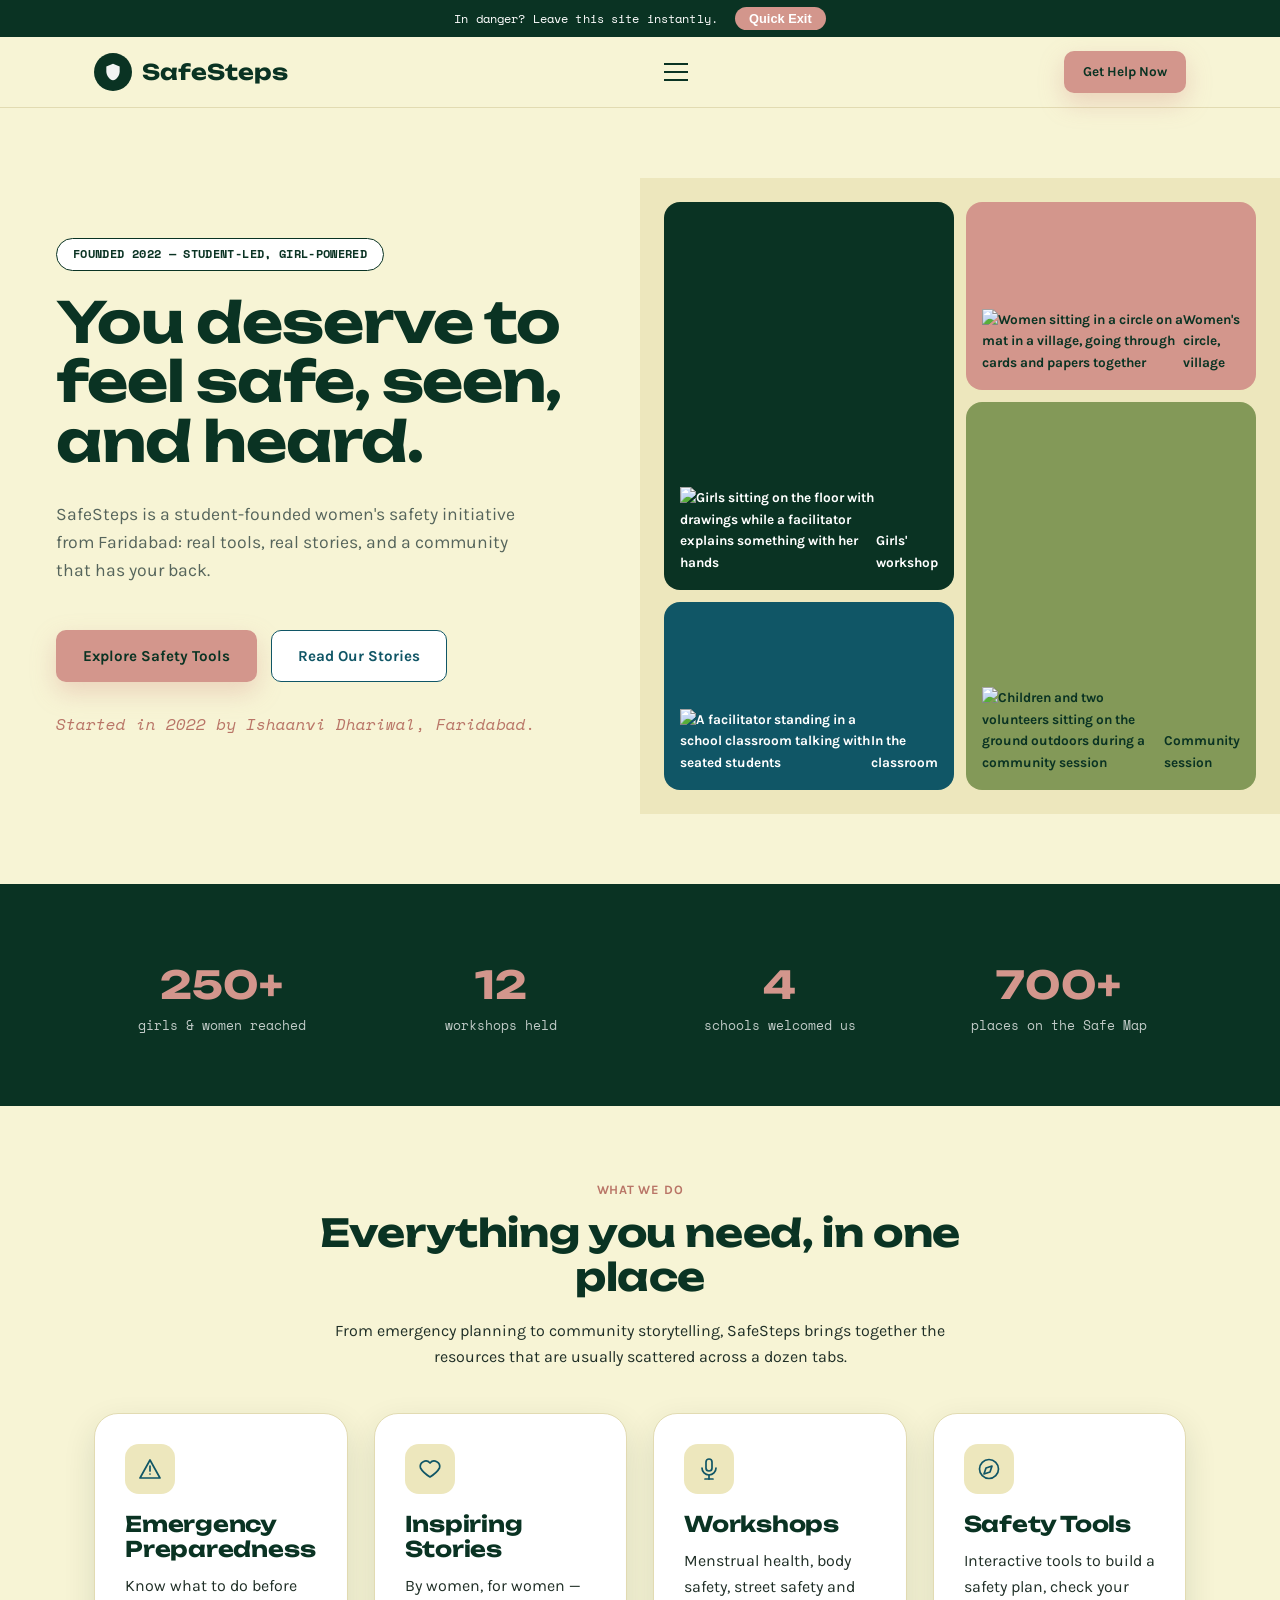
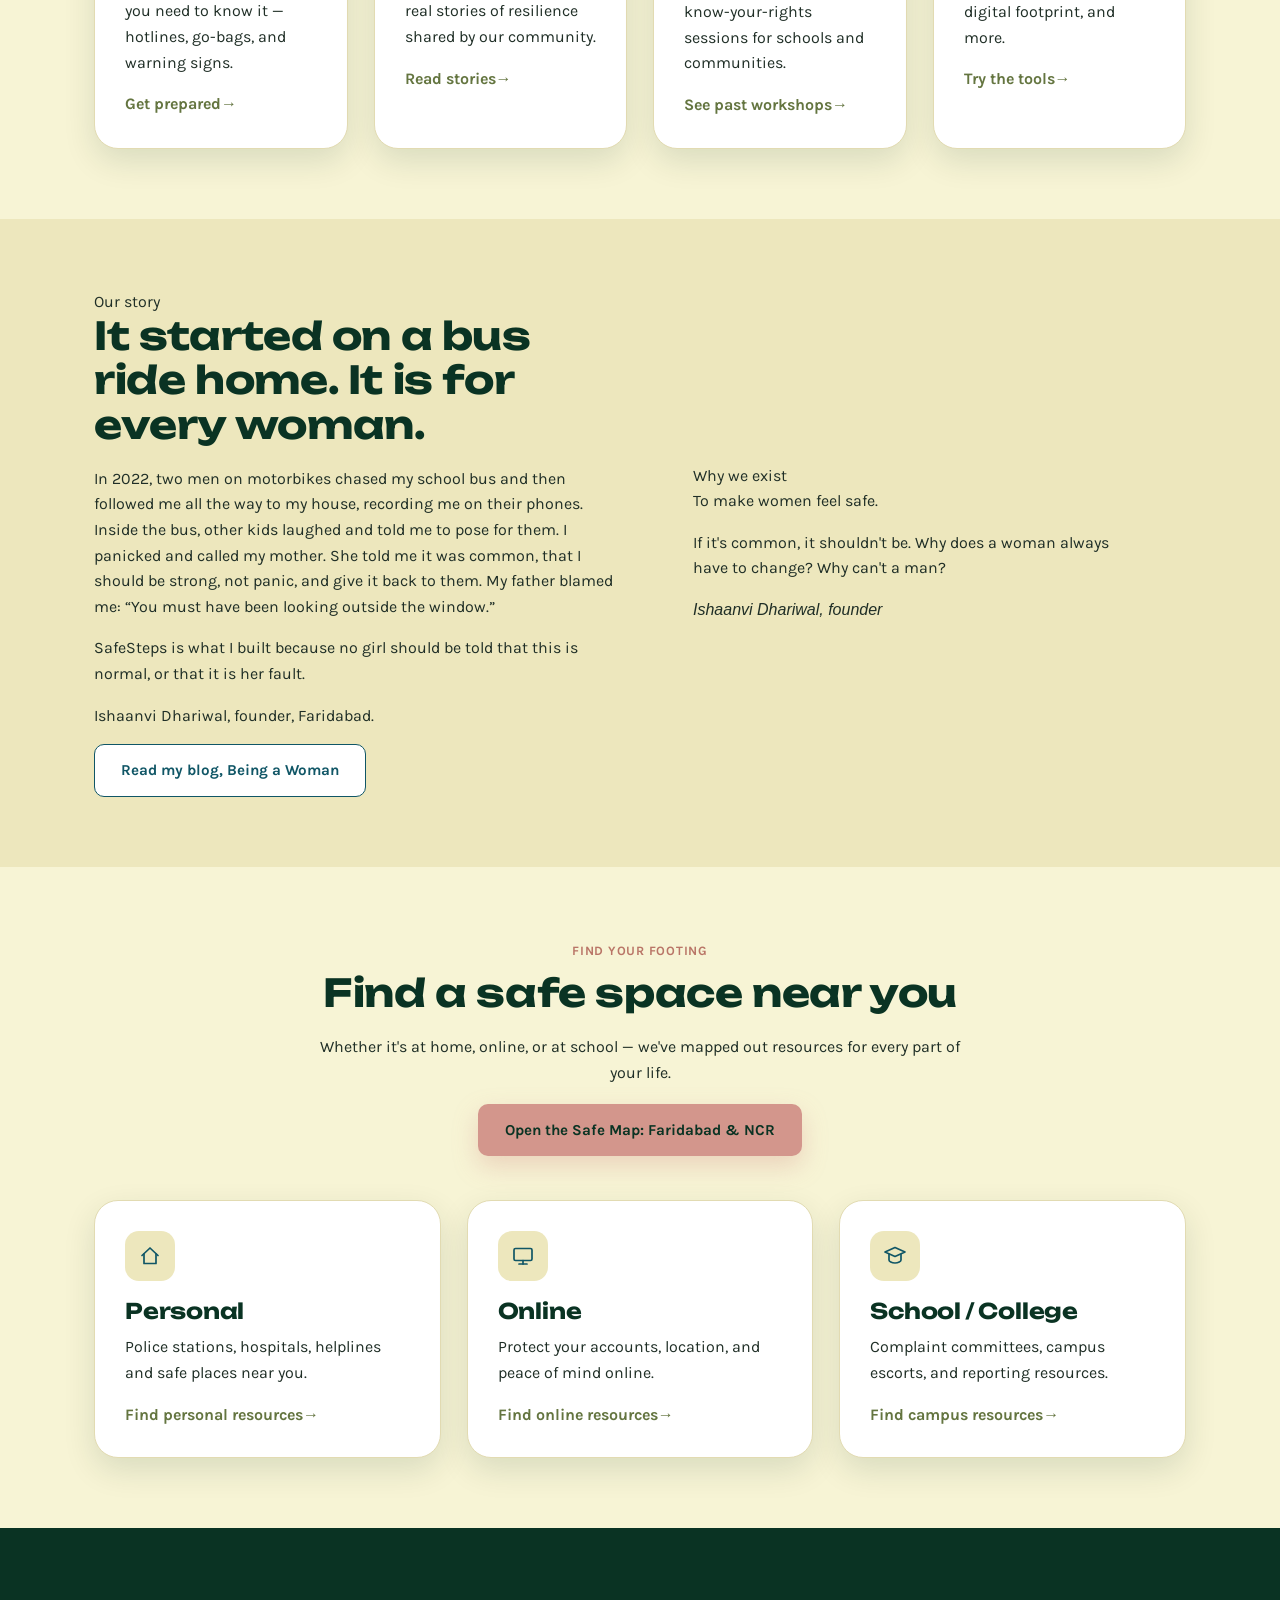
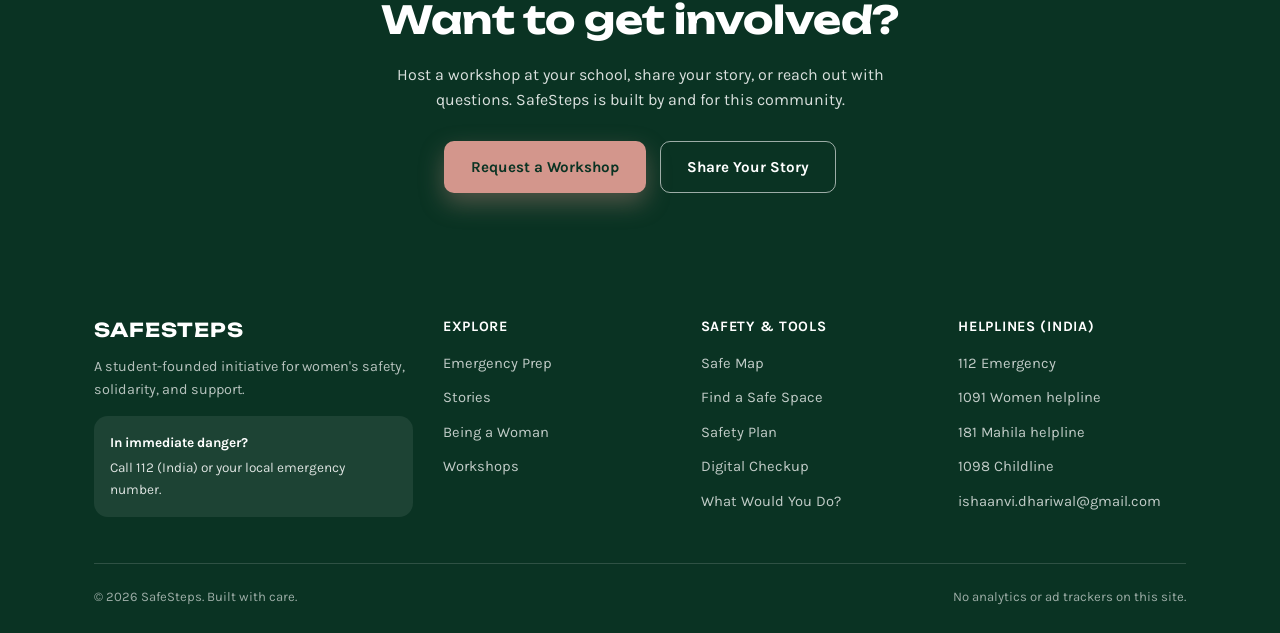
==== commit 65640f20: "Add files via upload" ====
--- a/index.html
+++ b/index.html
@@ -4,7 +4,13 @@
 <meta charset="UTF-8" />
 <meta name="viewport" content="width=device-width, initial-scale=1.0" />
 <title>SafeSteps — Safety, Solidarity, and Support for Women</title>
-<meta name="description" content="SafeSteps is a student-founded nonprofit building safety resources, community, and tools for women and girls." />
+<meta name="description" content="SafeSteps is a student-founded initiative building safety resources, community, and tools for women and girls." />
+<link rel="icon" href="data:image/svg+xml,%3Csvg xmlns='http://www.w3.org/2000/svg' viewBox='0 0 24 24'%3E%3Cpath d='M12 2L4 5.5V11c0 5.2 3.4 9.8 8 11 4.6-1.2 8-5.8 8-11V5.5L12 2z' fill='%230a3323'/%3E%3C/svg%3E" />
+<meta property="og:type" content="website" />
+<meta property="og:title" content="SafeSteps — Safety, Solidarity, and Support for Women" />
+<meta property="og:description" content="SafeSteps is a student-founded initiative building safety resources, community, and tools for women and girls." />
+<meta property="og:image" content="https://ishaanvidhariwal.github.io/safesteps/assets/images/workshop-classroom.jpg" />
+<meta name="twitter:card" content="summary_large_image" />
 <link rel="preconnect" href="https://fonts.googleapis.com">
 <link href="https://fonts.googleapis.com/css2?family=Unbounded:wght@500;600;700;800&family=Karla:wght@400;500;600;700;800&family=Space+Mono:ital,wght@0,400;0,700;1,400;1,700&display=swap" rel="stylesheet">
 <link rel="stylesheet" href="assets/css/style.css" />
@@ -30,6 +36,7 @@
       <li><a href="stories.html" class="nav-link">Stories</a></li>
       <li><a href="blog.html" class="nav-link">Being a Woman</a></li>
       <li><a href="workshops.html" class="nav-link">Workshops</a></li>
+      <li><a href="safe-map.html" class="nav-link">Safe Map</a></li>
       <li class="has-dropdown">
         <a href="safety.html" class="nav-link">Safety ▾</a>
         <div class="dropdown">
@@ -55,31 +62,31 @@
 
 <section class="hero-split">
   <div class="hero-copy">
-    <span class="hero-eyebrow">Founded in 10th grade — student-led, girl-powered</span>
+    <span class="hero-eyebrow">Founded 2022 — student-led, girl-powered</span>
     <h1>You deserve to feel safe, seen, and heard.</h1>
-    <p class="lead">SafeSteps is a nonprofit built by a high schooler who wanted better answers for women's safety — real tools, real stories, and a community that has your back.</p>
+    <p class="lead">SafeSteps is a student-founded women's safety initiative from Faridabad: real tools, real stories, and a community that has your back.</p>
     <div class="hero-actions">
       <a href="tools.html" class="btn btn-primary">Explore Safety Tools</a>
       <a href="stories.html" class="btn btn-secondary">Read Our Stories</a>
     </div>
-    <p class="hero-caption">New chapter from a high school classroom.</p>
+    <p class="hero-caption">Started in 2022 by Ishaanvi Dhariwal, Faridabad.</p>
   </div>
   <div class="hero-collage">
     <div class="cell cell-1" tabindex="0"><div class="cell-inner">
-      <div class="cell-face front">Workshop photo</div>
-      <div class="cell-face back">40+ students trained in self-defense basics</div>
+      <div class="cell-face front"><img src="assets/images/workshop-girls-drawing.jpg" alt="Girls sitting on the floor with drawings while a facilitator explains something with her hands" style="object-position:50% 50%" /><span class="cell-label">Girls' workshop</span></div>
+      <div class="cell-face back">12 workshops, and counting</div>
     </div></div>
     <div class="cell cell-2" tabindex="0"><div class="cell-inner">
-      <div class="cell-face front">Community photo</div>
-      <div class="cell-face back">A community that shows up for each other</div>
+      <div class="cell-face front"><img src="assets/images/village-women.jpg" alt="Women sitting in a circle on a mat in a village, going through cards and papers together" style="object-position:50% 50%" /><span class="cell-label">Women's circle, village</span></div>
+      <div class="cell-face back">From classrooms to village courtyards</div>
     </div></div>
     <div class="cell cell-3" tabindex="0"><div class="cell-inner">
-      <div class="cell-face front">Founder portrait</div>
-      <div class="cell-face back">Started in a 10th-grade classroom</div>
+      <div class="cell-face front"><img src="assets/images/workshop-community.jpg" alt="Children and two volunteers sitting on the ground outdoors during a community session" style="object-position:50% 50%" /><span class="cell-label">Community session</span></div>
+      <div class="cell-face back">250+ girls and women reached</div>
     </div></div>
     <div class="cell cell-4" tabindex="0"><div class="cell-inner">
-      <div class="cell-face front">Safety tools</div>
-      <div class="cell-face back">3 free tools, built for you</div>
+      <div class="cell-face front"><img src="assets/images/workshop-classroom.jpg" alt="A facilitator standing in a school classroom talking with seated students" style="object-position:50% 28%" /><span class="cell-label">In the classroom</span></div>
+      <div class="cell-face back">4 schools have welcomed us</div>
     </div></div>
   </div>
 </section>
@@ -87,12 +94,11 @@
 <section class="section-plum">
   <div class="container">
     <div class="stats-row">
-      <div><div class="stat-num">[500]+</div><div class="stat-label">girls &amp; women reached</div></div>
-      <div><div class="stat-num">[12]</div><div class="stat-label">workshops held</div></div>
-      <div><div class="stat-num">[6]</div><div class="stat-label">schools partnered</div></div>
-      <div><div class="stat-num">[3]</div><div class="stat-label">free safety tools built</div></div>
-    </div>
-    <p class="text-center" style="margin-top:18px; font-size:0.8rem; color:rgba(255,255,255,0.55);">Placeholder stats — swap in your real numbers.</p>
+      <div><div class="stat-num">250+</div><div class="stat-label">girls &amp; women reached</div></div>
+      <div><div class="stat-num">12</div><div class="stat-label">workshops held</div></div>
+      <div><div class="stat-num">4</div><div class="stat-label">schools welcomed us</div></div>
+      <div><div class="stat-num">700+</div><div class="stat-label">places on the Safe Map</div></div>
+    </div>
   </div>
 </section>
 
@@ -119,7 +125,7 @@
       <div class="card">
         <div class="card-icon"><svg class="icon" viewBox="0 0 24 24"><rect x="9" y="2" width="6" height="12" rx="3"/><path d="M5 11a7 7 0 0014 0"/><line x1="12" y1="18" x2="12" y2="22"/><line x1="8" y1="22" x2="16" y2="22"/></svg></div>
         <h3>Workshops</h3>
-        <p>Self-defense, digital safety, and confidence workshops for schools and communities.</p>
+        <p>Menstrual health, body safety, street safety and know-your-rights sessions for schools and communities.</p>
         <a href="workshops.html" class="card-link">See past workshops</a>
       </div>
       <div class="card">
@@ -136,12 +142,18 @@
   <div class="container grid grid-2" style="align-items:center;">
     <div>
       <span class="kicker">Our story</span>
-      <h2>Started in a 10th-grade classroom. Built for every woman.</h2>
-      <p>SafeSteps began as a personal mission: to turn frustration into action. What started as one student's research project on women's safety grew into a nonprofit offering real tools, workshops, and community for women and girls everywhere.</p>
-      <p>[Placeholder — replace with your founding story: what happened, why you started SafeSteps, and what you want it to become.]</p>
-      <a href="blog.html" class="btn btn-secondary">Read "Being a Woman"</a>
-    </div>
-    <div class="ph-image wide">Photo placeholder<br>(founder / first workshop)</div>
+      <h2>It started on a bus ride home. It is for every woman.</h2>
+      <p>In 2022, two men on motorbikes chased my school bus and then followed me all the way to my house, recording me on their phones. Inside the bus, other kids laughed and told me to pose for them. I panicked and called my mother. She told me it was common, that I should be strong, not panic, and give it back to them. My father blamed me: &ldquo;You must have been looking outside the window.&rdquo;</p>
+      <p>SafeSteps is what I built because no girl should be told that this is normal, or that it is her fault.</p>
+      <p class="founder-sign">Ishaanvi Dhariwal, founder, Faridabad.</p>
+      <a href="blog.html" class="btn btn-secondary">Read my blog, Being a Woman</a>
+    </div>
+    <blockquote class="pullquote">
+      <span class="pullquote-kicker">Why we exist</span>
+      <p>To make women feel safe.</p>
+      <p>If it's common, it shouldn't be. Why does a woman always have to change? Why can't a man?</p>
+      <cite>Ishaanvi Dhariwal, founder</cite>
+    </blockquote>
   </div>
 </section>
 
@@ -151,12 +163,13 @@
       <span class="kicker">Find your footing</span>
       <h2>Find a safe space near you</h2>
       <p>Whether it's at home, online, or at school — we've mapped out resources for every part of your life.</p>
+      <p style="margin-top:18px;"><a href="safe-map.html" class="btn btn-primary">Open the Safe Map: Faridabad &amp; NCR</a></p>
     </div>
     <div class="grid grid-3">
       <div class="card">
         <div class="card-icon"><svg class="icon" viewBox="0 0 24 24"><path d="M4 11.5L12 4l8 7.5"/><path d="M6 10v9.5h12V10"/></svg></div>
         <h3>Personal</h3>
-        <p>Local shelters, hotlines, and self-defense resources near you.</p>
+        <p>Police stations, hospitals, helplines and safe places near you.</p>
         <a href="safety.html#personal" class="card-link">Find personal resources</a>
       </div>
       <div class="card">
@@ -168,7 +181,7 @@
       <div class="card">
         <div class="card-icon"><svg class="icon" viewBox="0 0 24 24"><path d="M2 8l10-4.5L22 8l-10 4.5L2 8z"/><path d="M6 10.5V16c0 1.5 2.7 3 6 3s6-1.5 6-3v-5.5"/></svg></div>
         <h3>School / College</h3>
-        <p>Title IX contacts, campus escorts, and reporting resources.</p>
+        <p>Complaint committees, campus escorts, and reporting resources.</p>
         <a href="safety.html#school" class="card-link">Find campus resources</a>
       </div>
     </div>
@@ -191,10 +204,10 @@
     <div class="footer-grid">
       <div>
         <h4 style="font-family: var(--font-display); font-size:1.2rem;">SafeSteps</h4>
-        <p style="color:rgba(255,255,255,0.7); font-size:0.9rem;">A student-founded nonprofit for women's safety, solidarity, and support.</p>
+        <p style="color:rgba(255,255,255,0.7); font-size:0.9rem;">A student-founded initiative for women's safety, solidarity, and support.</p>
         <div class="hotline-box">
           <strong>In immediate danger?</strong>
-          Call 911 (US) or your local emergency number.
+          Call 112 (India) or your local emergency number.
         </div>
       </div>
       <div>
@@ -209,6 +222,7 @@
       <div>
         <h4>Safety &amp; Tools</h4>
         <ul>
+          <li><a href="safe-map.html">Safe Map</a></li>
           <li><a href="safety.html">Find a Safe Space</a></li>
           <li><a href="tools/safety-plan.html">Safety Plan</a></li>
           <li><a href="tools/digital-safety-checkup.html">Digital Checkup</a></li>
@@ -216,17 +230,19 @@
         </ul>
       </div>
       <div>
-        <h4>Hotlines (placeholder)</h4>
+        <h4>Helplines (India)</h4>
         <ul>
-          <li>National DV Hotline: [1-800-799-7233]</li>
-          <li>RAINN: [1-800-656-4673]</li>
-          <li>Contact us: [hello@safesteps.org]</li>
+          <li><a href="tel:112">112 Emergency</a></li>
+          <li><a href="tel:1091">1091 Women helpline</a></li>
+          <li><a href="tel:181">181 Mahila helpline</a></li>
+          <li><a href="tel:1098">1098 Childline</a></li>
+          <li><a href="mailto:ishaanvi.dhariwal@gmail.com">ishaanvi.dhariwal@gmail.com</a></li>
         </ul>
       </div>
     </div>
     <div class="footer-bottom">
       <span>© <span class="js-year"></span> SafeSteps. Built with care.</span>
-      <span>This site uses no tracking. Your visits are not logged.</span>
+      <span>No analytics or ad trackers on this site.</span>
     </div>
   </div>
 </footer>
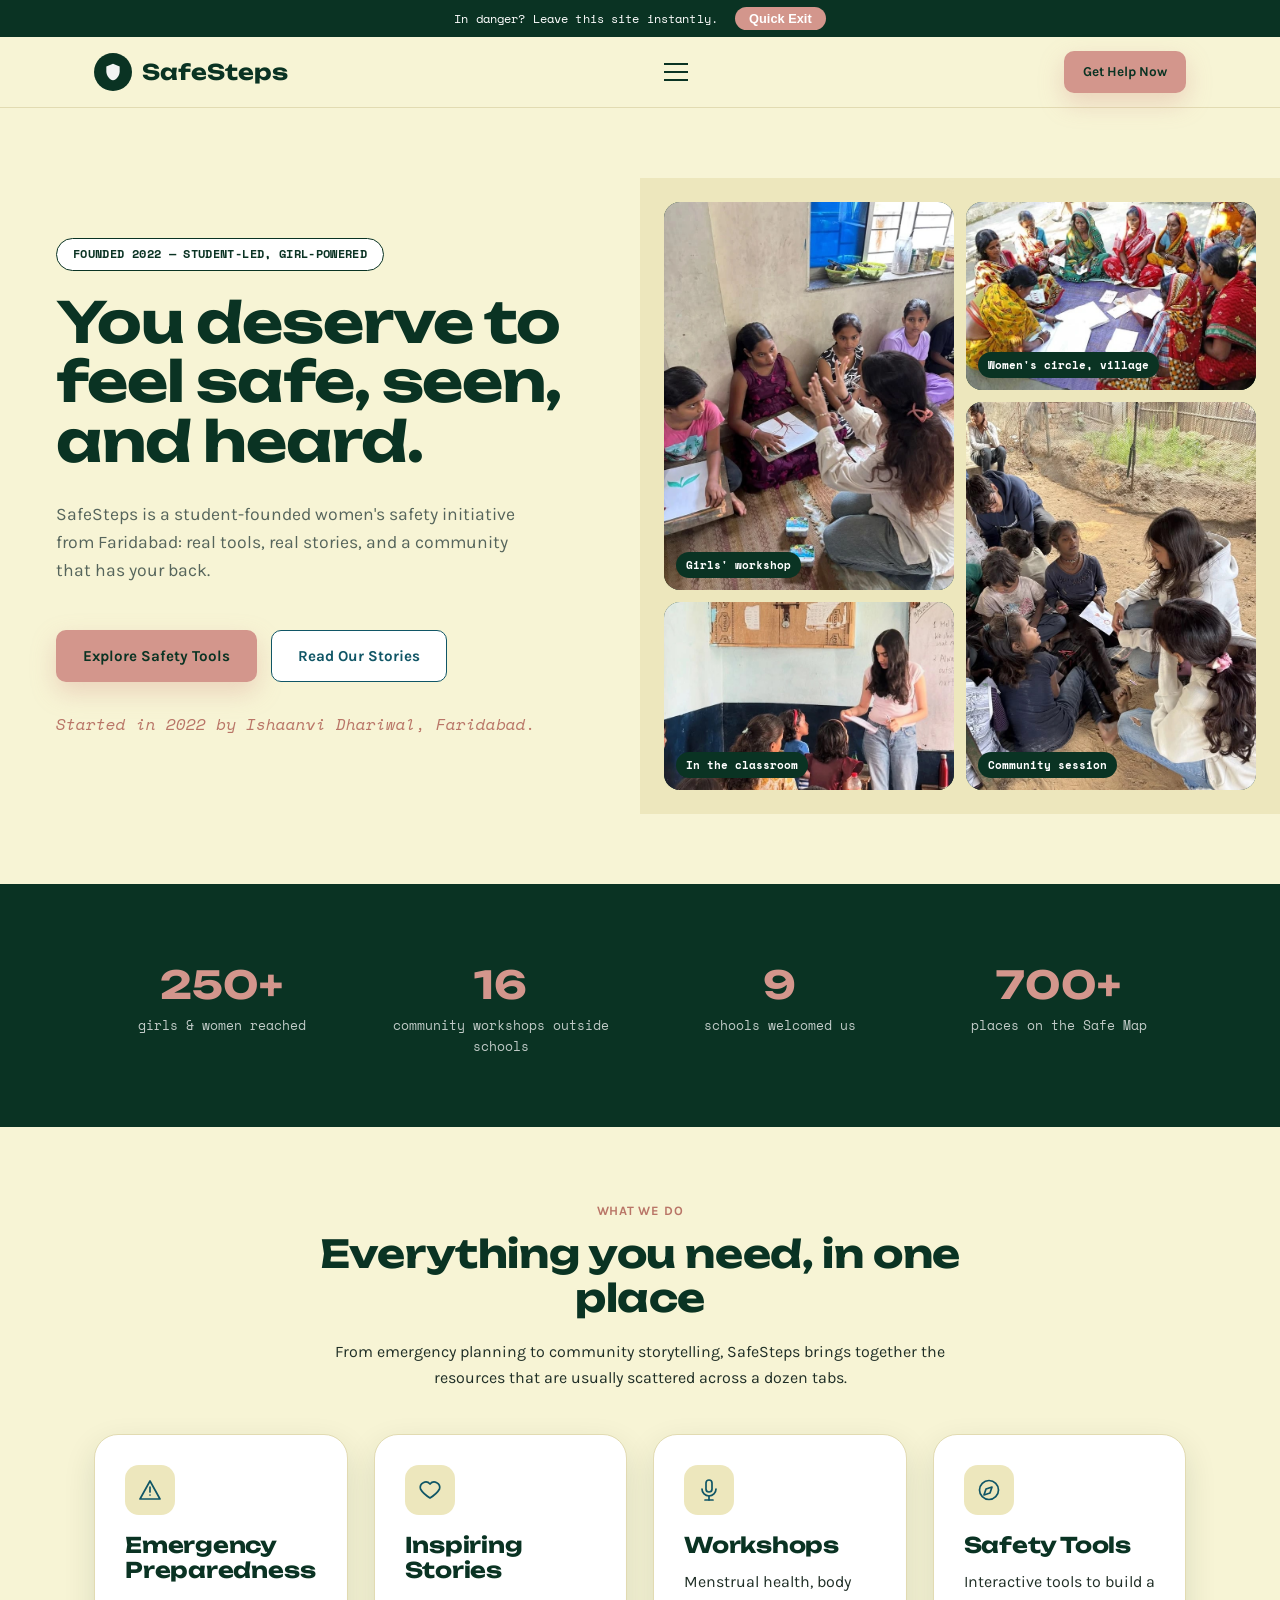
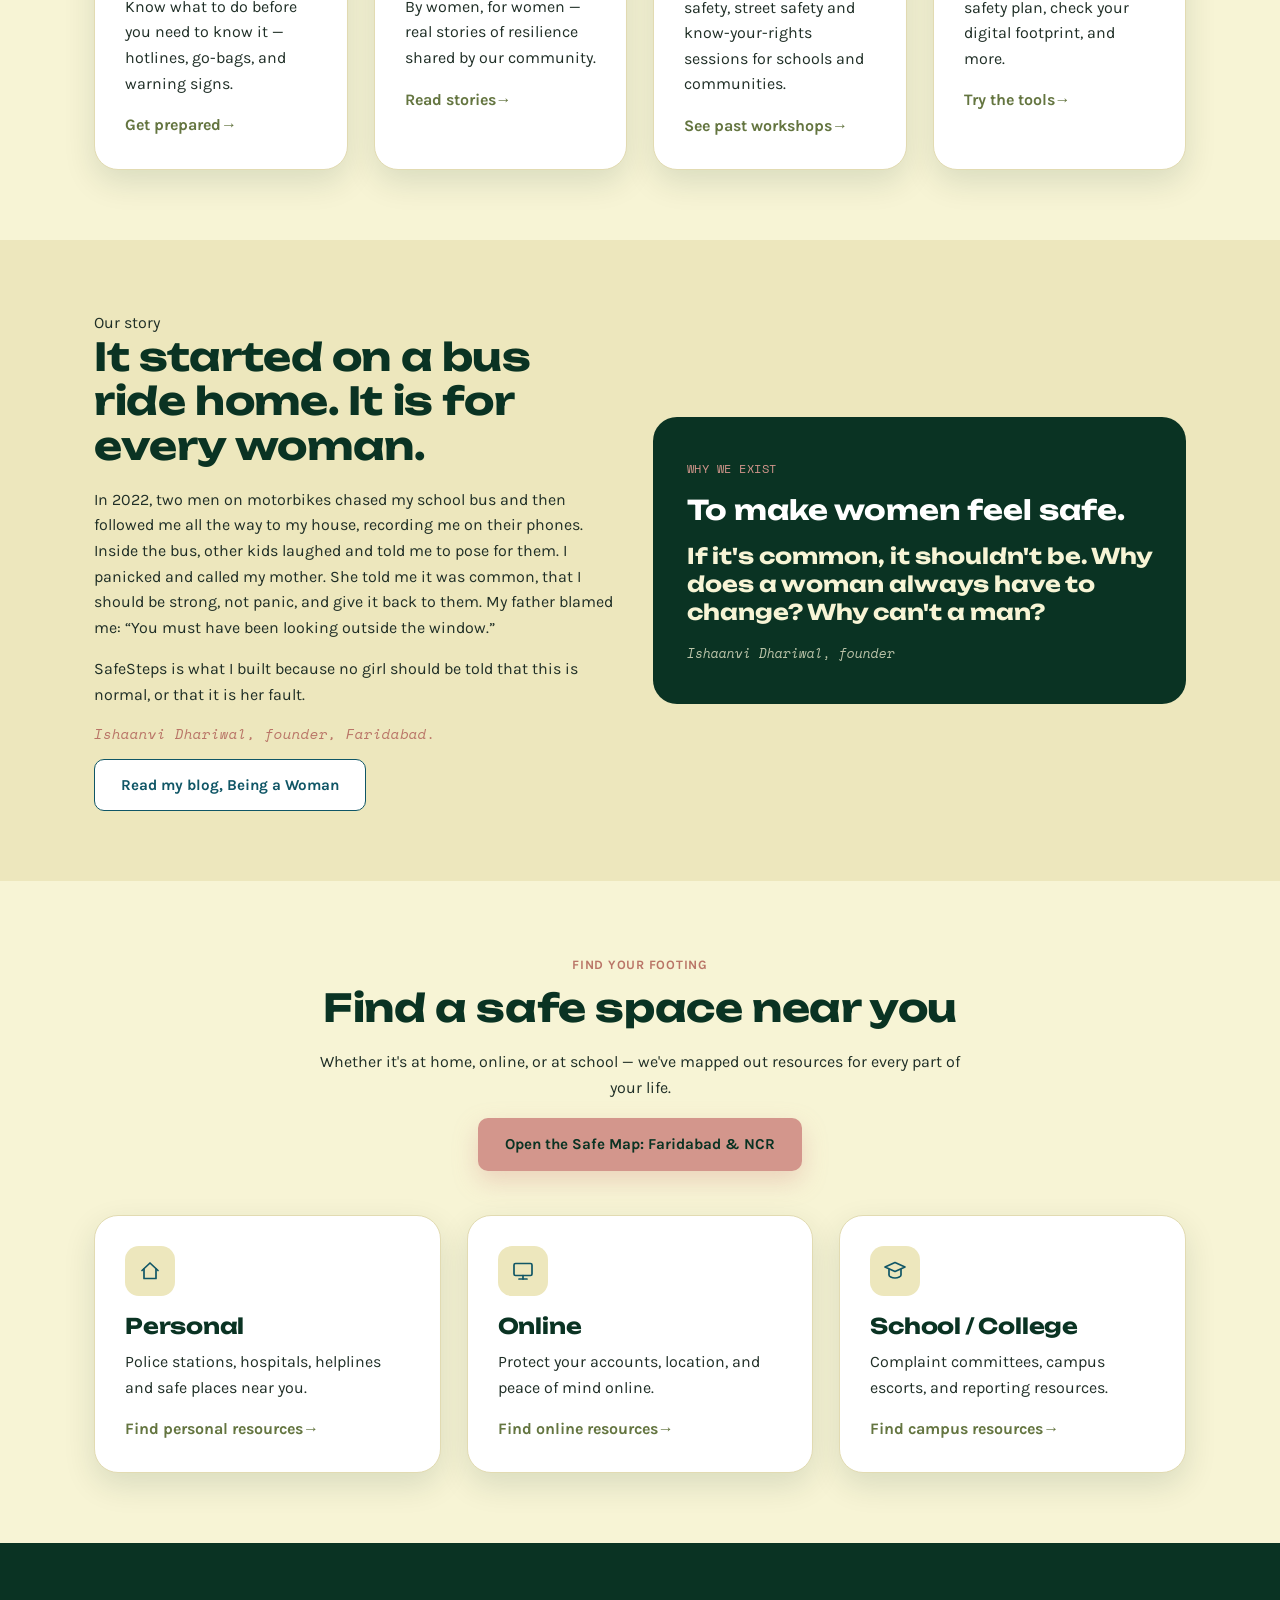
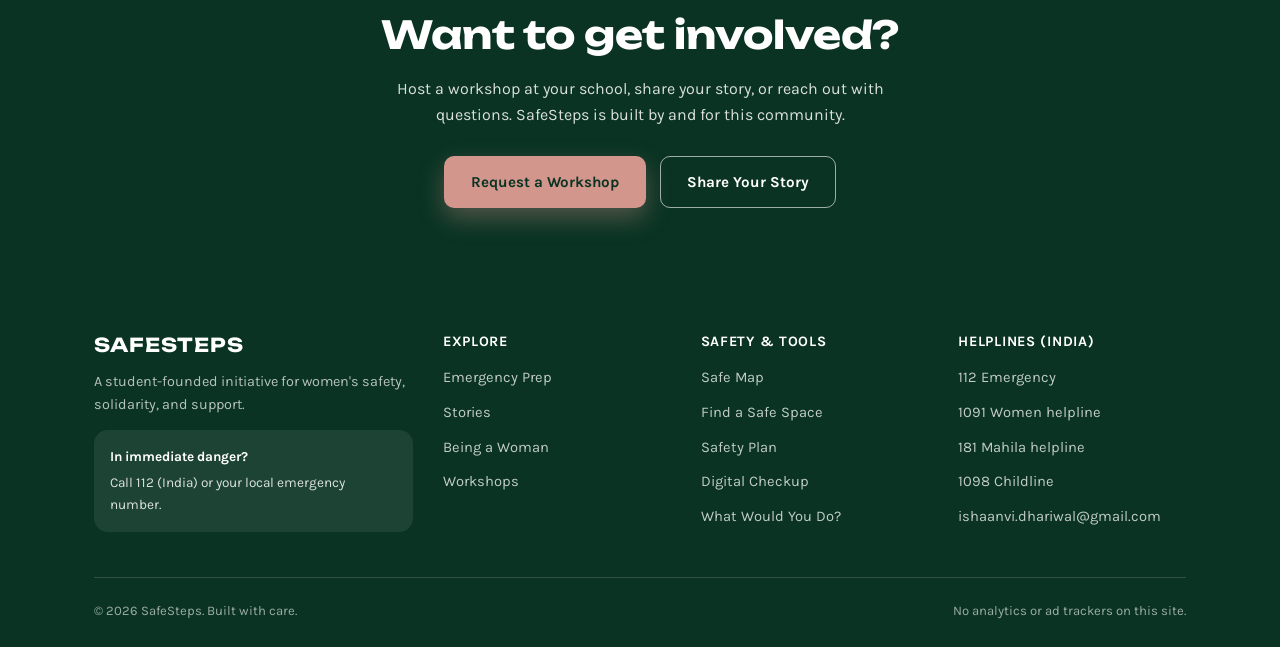
==== commit d7535b9e: "Add files via upload" ====
--- a/index.html
+++ b/index.html
@@ -74,7 +74,7 @@
   <div class="hero-collage">
     <div class="cell cell-1" tabindex="0"><div class="cell-inner">
       <div class="cell-face front"><img src="assets/images/workshop-girls-drawing.jpg" alt="Girls sitting on the floor with drawings while a facilitator explains something with her hands" style="object-position:50% 50%" /><span class="cell-label">Girls' workshop</span></div>
-      <div class="cell-face back">12 workshops, and counting</div>
+      <div class="cell-face back">16 workshops outside schools, and counting</div>
     </div></div>
     <div class="cell cell-2" tabindex="0"><div class="cell-inner">
       <div class="cell-face front"><img src="assets/images/village-women.jpg" alt="Women sitting in a circle on a mat in a village, going through cards and papers together" style="object-position:50% 50%" /><span class="cell-label">Women's circle, village</span></div>
@@ -86,7 +86,7 @@
     </div></div>
     <div class="cell cell-4" tabindex="0"><div class="cell-inner">
       <div class="cell-face front"><img src="assets/images/workshop-classroom.jpg" alt="A facilitator standing in a school classroom talking with seated students" style="object-position:50% 28%" /><span class="cell-label">In the classroom</span></div>
-      <div class="cell-face back">4 schools have welcomed us</div>
+      <div class="cell-face back">9 schools have welcomed us</div>
     </div></div>
   </div>
 </section>
@@ -95,8 +95,8 @@
   <div class="container">
     <div class="stats-row">
       <div><div class="stat-num">250+</div><div class="stat-label">girls &amp; women reached</div></div>
-      <div><div class="stat-num">12</div><div class="stat-label">workshops held</div></div>
-      <div><div class="stat-num">4</div><div class="stat-label">schools welcomed us</div></div>
+      <div><div class="stat-num">16</div><div class="stat-label">community workshops outside schools</div></div>
+      <div><div class="stat-num">9</div><div class="stat-label">schools welcomed us</div></div>
       <div><div class="stat-num">700+</div><div class="stat-label">places on the Safe Map</div></div>
     </div>
   </div>
--- a/assets/css/style.css
+++ b/assets/css/style.css
@@ -746,3 +746,146 @@
 a.card-link:hover::before { transform: scaleX(1); }
 a.card-link::after { transition: transform 0.25s var(--ease); display: inline-block; }
 a.card-link:hover::after { transform: translateX(4px); }
+
+/* ---------- Safe Map ---------- */
+.sm-section { padding: 40px 0 70px; }
+.sm-helplines {
+  display: flex; flex-wrap: wrap; gap: 10px 18px; align-items: center;
+  background: var(--color-plum-dark); color: var(--color-white);
+  border-radius: var(--radius-md); padding: 14px 20px; margin-bottom: 18px;
+}
+.sm-helplines-label { font-family: var(--font-mono); font-size: 0.74rem; text-transform: uppercase; letter-spacing: 0.04em; color: var(--color-coral); }
+.sm-helplines a { color: var(--color-white); text-decoration: none; font-size: 0.92rem; }
+.sm-helplines a b { font-family: var(--font-display); font-size: 1.05rem; margin-right: 6px; color: var(--color-cream); }
+.sm-helplines a:hover { text-decoration: underline; }
+.sm-honesty {
+  font-family: var(--font-mono); font-size: 0.8rem; line-height: 1.55;
+  background: #f1ecc6; border: 1px dashed var(--color-teal); color: #4a4420;
+  border-radius: var(--radius-md); padding: 14px 18px; margin-bottom: 22px;
+}
+.sm-honesty strong { color: var(--color-plum-dark); }
+.sm-stats { display: grid; grid-template-columns: repeat(3, 1fr); gap: 14px; margin-bottom: 22px; }
+.sm-stats > div { background: var(--color-white); border: 1px solid var(--color-border); border-radius: var(--radius-md); padding: 14px 18px; }
+.sm-stat-num { display: block; font-family: var(--font-display); font-size: 1.7rem; font-weight: 700; color: var(--color-plum); }
+.sm-stat-label { font-family: var(--font-mono); font-size: 0.74rem; color: var(--color-ink-soft); }
+
+.sm-controls { margin-bottom: 18px; }
+.sm-row { display: flex; flex-wrap: wrap; gap: 10px; align-items: center; margin-bottom: 12px; }
+.sm-seg { display: inline-flex; border: 1.5px solid var(--color-plum-dark); border-radius: 10px; overflow: hidden; }
+.sm-seg-btn { background: var(--color-white); border: 0; padding: 9px 16px; font-family: var(--font-body); font-weight: 700; font-size: 0.88rem; cursor: pointer; color: var(--color-plum-dark); transition: background 0.25s ease, color 0.25s ease; }
+.sm-seg-btn.active { background: var(--color-plum-dark); color: var(--color-white); }
+input.sm-search { flex: 1 1 220px; margin: 0; padding: 10px 14px; }
+.sm-chips { display: flex; flex-wrap: wrap; gap: 8px; }
+.sm-chip { display: inline-flex; align-items: center; gap: 8px; background: var(--color-white); border: 1.5px solid var(--color-border); border-radius: 999px; padding: 6px 14px 6px 6px; font-family: var(--font-body); font-weight: 700; font-size: 0.82rem; color: var(--color-ink-soft); cursor: pointer; opacity: 0.55; transition: opacity 0.25s ease, border-color 0.25s ease, transform 0.25s var(--ease); }
+.sm-chip.active { opacity: 1; border-color: var(--color-plum-dark); color: var(--color-plum-dark); }
+.sm-chip:hover { transform: translateY(-1px); }
+
+.sm-nearest { background: var(--color-white); border: 1.5px solid var(--color-plum-dark); border-radius: var(--radius-lg); padding: 20px 22px; margin-bottom: 20px; }
+.sm-nearest h3 { margin-bottom: 12px; font-size: 1rem; }
+.sm-nearest-list { display: grid; grid-template-columns: repeat(auto-fit, minmax(230px, 1fr)); gap: 10px; }
+.sm-near-card { display: flex; gap: 12px; align-items: center; text-decoration: none; color: var(--color-ink); background: var(--color-cream); border-radius: var(--radius-md); padding: 10px 12px; transition: transform 0.3s var(--ease), background 0.25s ease; }
+.sm-near-card:hover { transform: translateY(-2px); background: var(--color-cream-dark); }
+.sm-near-card small { font-family: var(--font-mono); color: var(--color-ink-soft); }
+.sm-privacy { font-family: var(--font-mono); font-size: 0.74rem; color: var(--color-ink-soft); margin: 10px 0 0; }
+
+.sm-layout { display: grid; grid-template-columns: 1.7fr 1fr; gap: 18px; align-items: start; }
+.sm-map-wrap { position: relative; z-index: 0; isolation: isolate; border-radius: var(--radius-lg); overflow: hidden; border: 1.5px solid var(--color-plum-dark); }
+#sm-map { height: 620px; width: 100%; background: var(--color-cream-dark); }
+.sm-list-wrap { background: var(--color-white); border: 1px solid var(--color-border); border-radius: var(--radius-lg); overflow: hidden; }
+.sm-list-head { font-family: var(--font-mono); font-size: 0.76rem; text-transform: uppercase; letter-spacing: 0.03em; padding: 12px 16px; border-bottom: 1px solid var(--color-border); color: var(--color-ink-soft); }
+.sm-list { list-style: none; margin: 0; padding: 0; max-height: 573px; overflow-y: auto; }
+.sm-item { display: flex; gap: 12px; align-items: center; width: 100%; text-align: left; background: none; border: 0; border-bottom: 1px solid var(--color-border); padding: 10px 16px; cursor: pointer; font-family: var(--font-body); transition: background 0.2s ease; }
+.sm-item:hover, .sm-item:focus-visible { background: var(--color-cream); }
+.sm-item-main { display: flex; flex-direction: column; min-width: 0; }
+.sm-item-name { font-weight: 700; font-size: 0.92rem; color: var(--color-plum-dark); overflow: hidden; text-overflow: ellipsis; white-space: nowrap; }
+.sm-item-meta { font-family: var(--font-mono); font-size: 0.72rem; color: var(--color-ink-soft); }
+@media (max-width: 900px) {
+  .sm-layout { grid-template-columns: 1fr; }
+  #sm-map { height: 460px; }
+  .sm-list { max-height: 420px; }
+  .sm-stats { grid-template-columns: 1fr 1fr 1fr; }
+  .sm-stat-num { font-size: 1.3rem; }
+}
+
+/* pins */
+.sm-pin-wrap { background: none; border: 0; }
+.sm-pin { display: inline-flex; align-items: center; justify-content: center; width: 28px; height: 28px; border-radius: 50%; color: #fff; font-family: var(--font-mono); font-weight: 700; font-size: 0.8rem; border: 2px solid #fff; box-shadow: 0 2px 6px rgba(10, 51, 35, 0.35); flex-shrink: 0; }
+.sm-pin-sm { width: 30px; height: 30px; }
+.sm-pin-xs { width: 22px; height: 22px; font-size: 0.7rem; border-width: 1.5px; box-shadow: none; }
+.sm-pin-police { background: #0a3323; }
+.sm-pin-hospital { background: #b97567; }
+.sm-pin-transit { background: #105666; }
+.sm-pin-campus { background: #647540; }
+.sm-pin-mall { background: #8a6f2a; }
+.sm-pin-other { background: #7a4a5c; }
+.sm-you { display: block; width: 18px; height: 18px; margin: 2px; border-radius: 50%; background: #1a73e8; border: 3px solid #fff; box-shadow: 0 0 0 0 rgba(26, 115, 232, 0.5); animation: sm-pulse 2s infinite; }
+@keyframes sm-pulse { 70% { box-shadow: 0 0 0 14px rgba(26, 115, 232, 0); } 100% { box-shadow: 0 0 0 0 rgba(26, 115, 232, 0); } }
+
+/* popups */
+.leaflet-popup-content { font-family: var(--font-body); margin: 14px 16px; }
+.sm-pop strong { display: block; font-family: var(--font-display); font-size: 0.88rem; color: var(--color-plum-dark); margin-bottom: 4px; }
+.sm-pop-cat, .sm-pop-line { font-family: var(--font-mono); font-size: 0.74rem; color: var(--color-ink-soft); margin-bottom: 3px; }
+.sm-pop-actions { display: flex; gap: 8px; margin-top: 10px; }
+.sm-pop-btn { flex: 1; text-align: center; background: var(--color-plum-dark); color: #fff !important; border: 0; border-radius: 8px; padding: 7px 8px; font-family: var(--font-body); font-weight: 700; font-size: 0.78rem; cursor: pointer; text-decoration: none; }
+button.sm-pop-btn { background: var(--color-coral); color: var(--color-plum-dark) !important; }
+
+/* dialog */
+.sm-dialog { border: 0; border-radius: var(--radius-lg); padding: 28px; max-width: 460px; width: calc(100% - 32px); background: var(--color-cream); color: var(--color-ink); box-shadow: var(--shadow-lift); }
+.sm-dialog::backdrop { background: rgba(10, 51, 35, 0.6); }
+.sm-dialog h3 { font-size: 1.05rem; margin-bottom: 4px; }
+.sm-dialog-sub { font-family: var(--font-mono); font-size: 0.74rem; color: var(--color-ink-soft); }
+.sm-dialog fieldset { border: 0; padding: 0; margin: 0 0 12px; }
+.sm-dialog legend { font-weight: 700; font-size: 0.86rem; margin-bottom: 6px; padding: 0; }
+.sm-opt { display: inline-flex; align-items: center; gap: 6px; margin: 0 14px 4px 0; font-weight: 500; font-size: 0.88rem; }
+.sm-scale { display: flex; gap: 8px; }
+.sm-scale label { margin: 0; }
+.sm-scale input { position: absolute; opacity: 0; }
+.sm-scale span { display: flex; width: 42px; height: 42px; align-items: center; justify-content: center; border: 1.5px solid var(--color-plum-dark); border-radius: 10px; font-family: var(--font-display); font-weight: 700; cursor: pointer; background: var(--color-white); transition: background 0.2s ease, color 0.2s ease, transform 0.25s var(--ease); }
+.sm-scale span:hover { transform: translateY(-2px); }
+.sm-scale input:checked + span { background: var(--color-plum-dark); color: #fff; }
+.sm-scale input:focus-visible + span { outline: 2px solid var(--color-coral); outline-offset: 2px; }
+.sm-scale-error span { border-color: #b3261e; }
+.sm-note-label { margin-top: 6px; }
+.sm-dialog textarea { min-height: 70px; margin-bottom: 14px; }
+.sm-dialog-actions { display: flex; justify-content: flex-end; gap: 10px; }
+
+/* nav now has 8 items */
+.nav-links.open > li:nth-child(8) { transition-delay: 0.4s; }
+
+@media (max-width: 480px) {
+  .nav-cta .btn { white-space: nowrap; padding: 8px 12px; font-size: 0.76rem; }
+  .brand { font-size: 1.1rem; }
+}
+
+.founder-sign { font-family: var(--font-mono); font-style: italic; font-size: 0.85rem; color: var(--color-coral-dark); }
+
+/* real photos in the hero flip tiles */
+.cell-face.front { padding: 0; overflow: hidden; background: var(--color-plum-dark); }
+.cell-face.front img { position: absolute; inset: 0; width: 100%; height: 100%; object-fit: cover; }
+.cell-label { position: absolute; left: 12px; bottom: 12px; background: var(--color-plum-dark); color: var(--color-white); font-family: var(--font-mono); font-size: 0.7rem; padding: 4px 10px; border-radius: 999px; }
+
+.pullquote { margin: 0; background: var(--color-plum-dark); color: var(--color-cream); border-radius: var(--radius-lg); padding: 38px 34px; }
+.pullquote-kicker { display: inline-block; font-family: var(--font-mono); font-size: 0.74rem; text-transform: uppercase; letter-spacing: 0.04em; color: var(--color-coral); margin-bottom: 14px; }
+.pullquote p { font-family: var(--font-display); font-weight: 700; font-size: 1.35rem; line-height: 1.3; margin: 0 0 14px; color: var(--color-cream); }
+.pullquote p:first-of-type { font-size: 1.7rem; color: var(--color-white); }
+.pullquote cite { font-family: var(--font-mono); font-style: italic; font-size: 0.82rem; color: rgba(247, 244, 213, 0.75); }
+
+.story-note { font-family: var(--font-mono); font-size: 0.8rem; line-height: 1.55; background: #f1ecc6; border: 1px dashed var(--color-teal); color: #4a4420; border-radius: var(--radius-md); padding: 14px 18px; margin: 0 0 28px; }
+.story-note strong { color: var(--color-plum-dark); }
+.story-grid-single { grid-template-columns: minmax(0, 620px); }
+
+.photo-grid { display: grid; grid-template-columns: repeat(4, 1fr); gap: 16px; }
+.photo-grid figure { margin: 0; }
+.photo-grid img { width: 100%; aspect-ratio: 3 / 4; object-fit: cover; border-radius: var(--radius-md); background: var(--color-cream-dark); transition: transform 0.5s var(--ease); }
+.photo-grid figure:hover img { transform: scale(1.02); }
+.photo-grid figcaption { font-family: var(--font-mono); font-size: 0.74rem; color: var(--color-ink-soft); margin-top: 8px; }
+@media (max-width: 880px) { .photo-grid { grid-template-columns: repeat(2, 1fr); } }
+.venue-list { list-style: none; padding: 0; margin: 0 auto; max-width: 720px; }
+.venue-list li { padding: 14px 0; border-bottom: 1px solid var(--color-border); font-weight: 700; color: var(--color-plum-dark); }
+
+.story-banner { margin: 0; }
+.story-banner img { width: 100%; max-height: 380px; object-fit: cover; border-radius: var(--radius-lg); display: block; }
+
+.sm-tilefail { position: absolute; left: 12px; right: 12px; bottom: 34px; z-index: 1000; background: var(--color-plum-dark); color: var(--color-cream); font-family: var(--font-mono); font-size: 0.74rem; line-height: 1.5; padding: 10px 14px; border-radius: 10px; }
+.sm-tilefail a, .sm-tilefail-static a { color: var(--color-coral); }
+.sm-tilefail-static { padding: 40px 24px; font-family: var(--font-mono); font-size: 0.85rem; line-height: 1.6; color: var(--color-ink-soft); }
